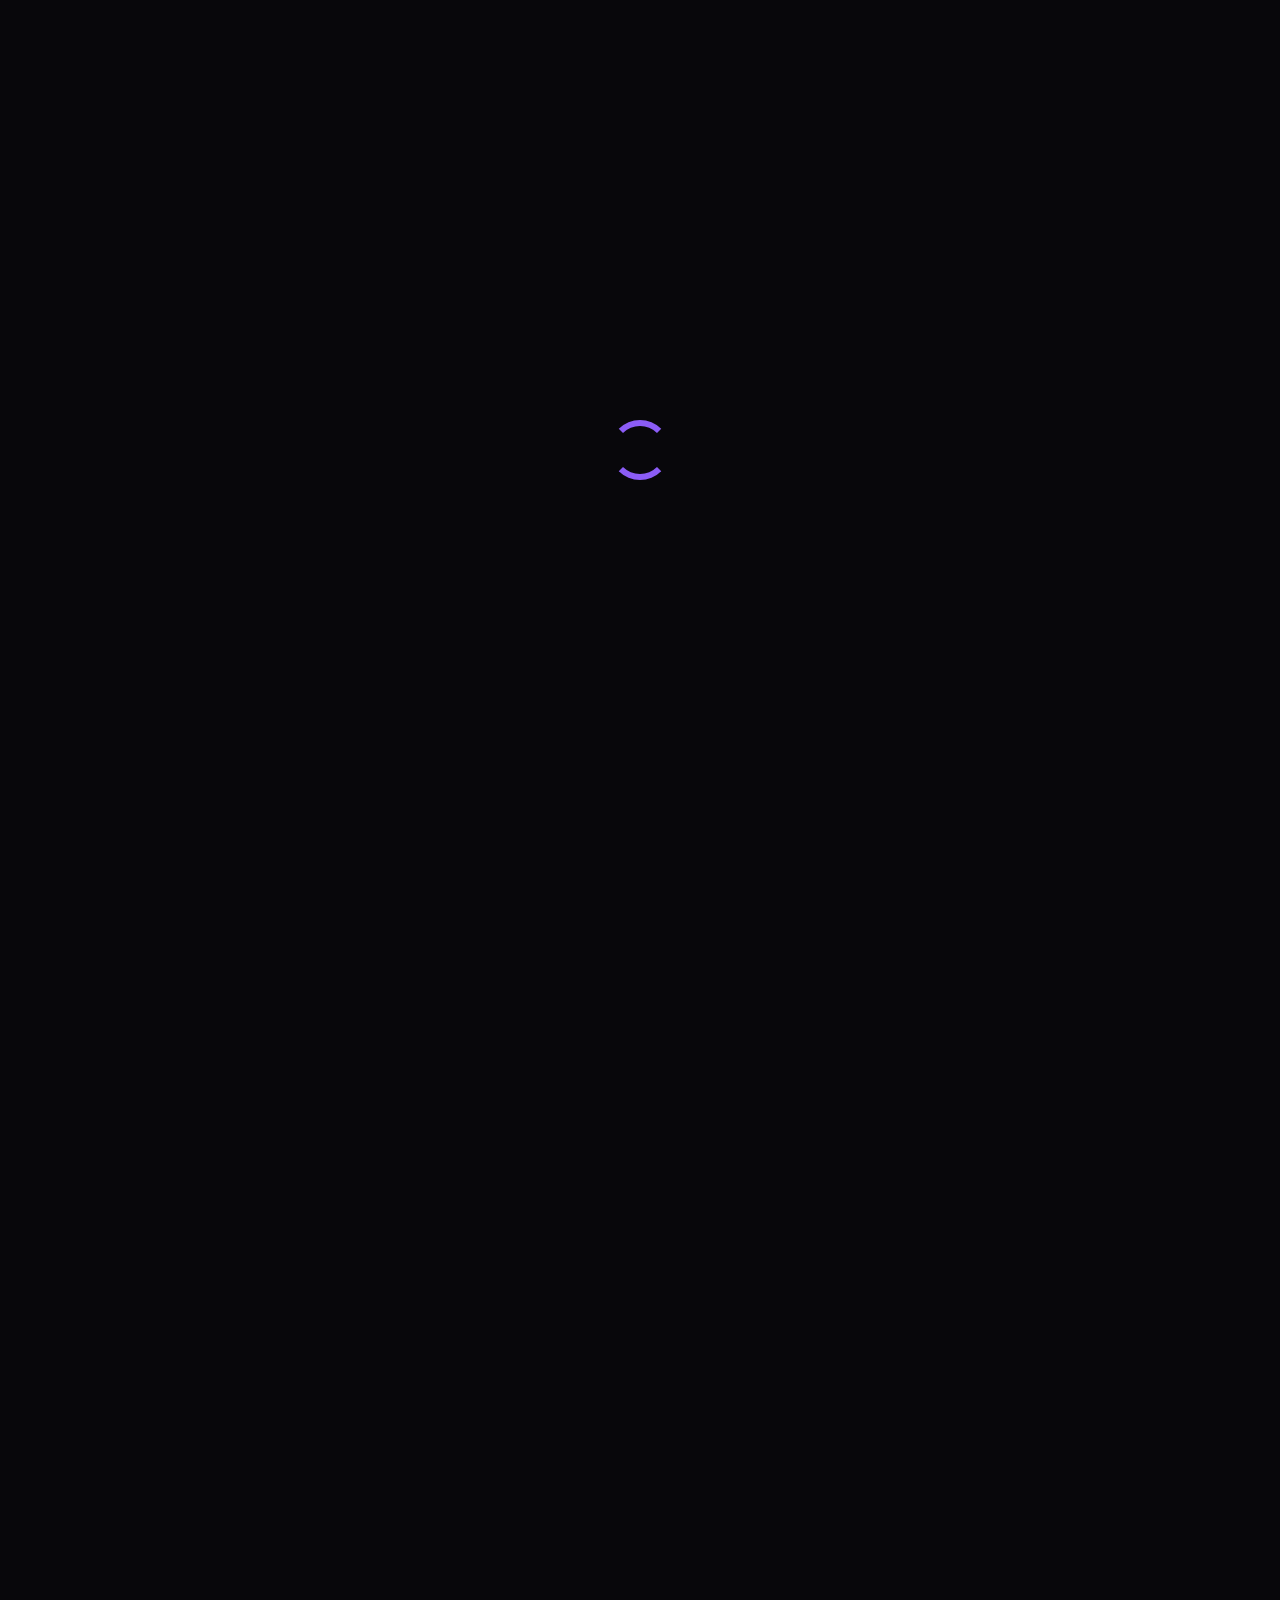
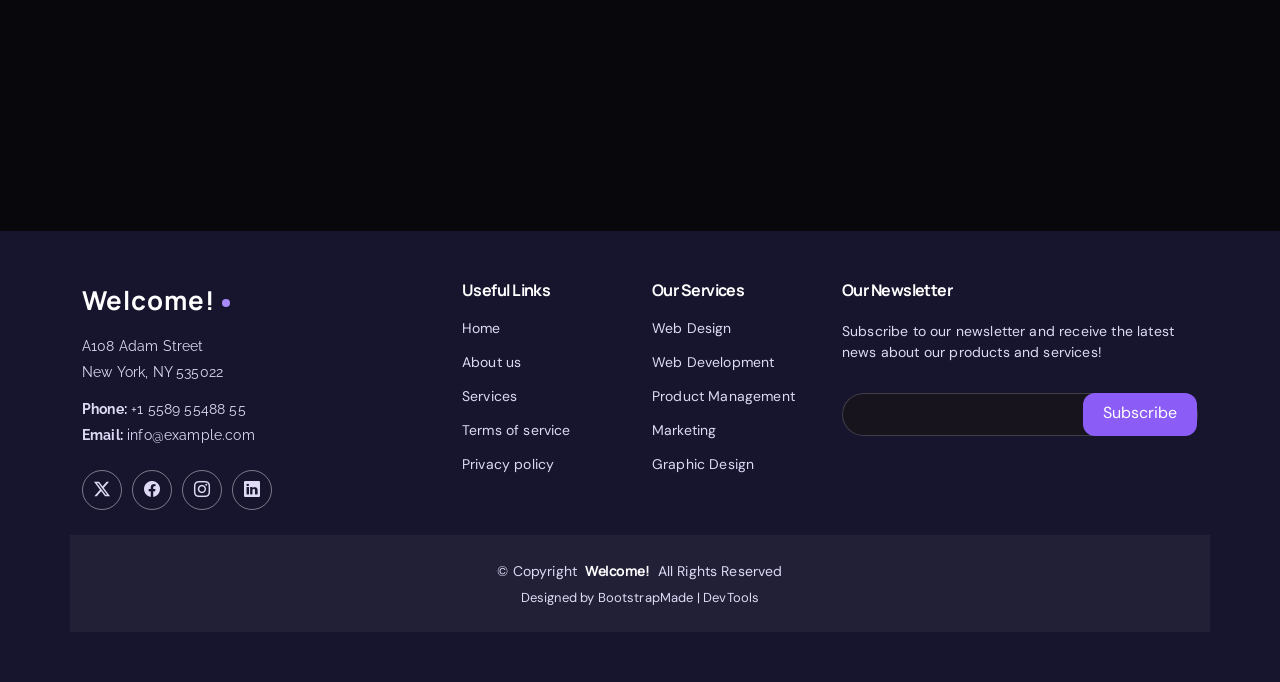
==== about.html @ f84648b9 "updating" ====
<!DOCTYPE html>
<html lang="en">

<head>
  <meta charset="utf-8">
  <meta content="width=device-width, initial-scale=1.0" name="viewport">
  <title>About | Welcome!</title>
  <meta name="description" content="Welcome! helps learners build practical skills through expert-led courses and community learning.">
  <meta name="keywords" content="">

  <!-- Favicons -->
  <link href="assets/img/favicon.png" rel="icon">
  <link href="assets/img/apple-touch-icon.png" rel="apple-touch-icon">

  <!-- Fonts -->
  <link href="https://fonts.googleapis.com" rel="preconnect">
  <link href="https://fonts.gstatic.com" rel="preconnect" crossorigin>
  <link href="https://fonts.googleapis.com/css2?family=Open+Sans:ital,wght@0,300;0,400;0,500;0,600;0,700;0,800;1,300;1,400;1,500;1,600;1,700;1,800&family=Poppins:ital,wght@0,100;0,200;0,300;0,400;0,500;0,600;0,700;0,800;0,900;1,100;1,200;1,300;1,400;1,500;1,600;1,700;1,800;1,900&family=Raleway:ital,wght@0,100;0,200;0,300;0,400;0,500;0,600;0,700;0,800;0,900;1,100;1,200;1,300;1,400;1,500;1,600;1,700;1,800;1,900&display=swap" rel="stylesheet">

  <!-- Vendor CSS Files -->
  <link href="assets/vendor/bootstrap/css/bootstrap.min.css" rel="stylesheet">
  <link href="assets/vendor/bootstrap-icons/bootstrap-icons.css" rel="stylesheet">
  <link href="assets/vendor/aos/aos.css" rel="stylesheet">
  <link href="assets/vendor/glightbox/css/glightbox.min.css" rel="stylesheet">
  <link href="assets/vendor/swiper/swiper-bundle.min.css" rel="stylesheet">

  <!-- Main CSS File -->
  <link href="assets/css/main.css" rel="stylesheet">
  <link href="assets/css/brightpath-theme.css" rel="stylesheet">

  <!-- =======================================================
  * Template Name: Landing Page
  * Template URL: https://bootstrapmade.com/mentor-free-education-bootstrap-theme/
  * Updated: Jul 07 2025 with Bootstrap v5.3.7
  * Author: BootstrapMade.com
  * License: https://bootstrapmade.com/license/
  ======================================================== -->
</head>

<body class="about-page">

  <header id="header" class="header d-flex align-items-center sticky-top">
    <div class="container-fluid container-xl position-relative d-flex align-items-center">

      <a href="index.html" class="logo d-flex align-items-center me-auto">
        <!-- Uncomment the line below if you also wish to use an image logo -->
        <!-- <img src="assets/img/logo.webp" alt=""> -->
        <h1 class="sitename">Welcome!</h1>
      </a>

      <nav id="navmenu" class="navmenu">
        <ul>
          <li><a href="index.html">Home<br></a></li>
          <li><a href="about.html" class="active">About</a></li>
          <li><a href="courses.html">Courses</a></li>
          <li><a href="trainers.html">Trainers</a></li>
          <li><a href="events.html">Events</a></li>
          <li><a href="pricing.html">Pricing</a></li>
          <li class="dropdown"><a href="#"><span>Explore</span> <i class="bi bi-chevron-down toggle-dropdown"></i></a>
            <ul>
              <li><a href="#">Dropdown 1</a></li>
              <li class="dropdown"><a href="#"><span>Deep Dropdown</span> <i class="bi bi-chevron-down toggle-dropdown"></i></a>
                <ul>
                  <li><a href="#">Deep Dropdown 1</a></li>
                  <li><a href="#">Deep Dropdown 2</a></li>
                  <li><a href="#">Deep Dropdown 3</a></li>
                  <li><a href="#">Deep Dropdown 4</a></li>
                  <li><a href="#">Deep Dropdown 5</a></li>
                </ul>
              </li>
              <li><a href="#">Dropdown 2</a></li>
              <li><a href="#">Dropdown 3</a></li>
              <li><a href="#">Dropdown 4</a></li>
            </ul>
          </li>
          <li><a href="contact.html">Contact</a></li>
        </ul>
        <i class="mobile-nav-toggle d-xl-none bi bi-list"></i>
      </nav>

      <a class="btn-getstarted" href="courses.html">Enroll Now</a>

    </div>
  </header>

  <main class="main">

    <!-- Page Title -->
    <div class="page-title" data-aos="fade">
      <div class="heading">
        <div class="container">
          <div class="row d-flex justify-content-center text-center">
            <div class="col-lg-8">
              <h1>About Us<br></h1>
              <p class="mb-0">Odio et unde deleniti. Deserunt numquam exercitationem. Officiis quo odio sint voluptas consequatur ut a odio voluptatem. Sit dolorum debitis veritatis natus dolores. Quasi ratione sint. Sit quaerat ipsum dolorem.</p>
            </div>
          </div>
        </div>
      </div>
      <nav class="breadcrumbs">
        <div class="container">
          <ol>
            <li><a href="index.html">Home</a></li>
            <li class="current">About Us<br></li>
          </ol>
        </div>
      </nav>
    </div><!-- End Page Title -->

    <!-- About Us Section -->
    <section id="about-us" class="section about-us">

      <div class="container">

        <div class="row gy-4">

          <div class="col-lg-6 order-1 order-lg-2" data-aos="fade-up" data-aos-delay="100">
            <img src="assets/img/about.jpg" class="img-fluid" alt="">
          </div>

          <div class="col-lg-6 order-2 order-lg-1 content" data-aos="fade-up" data-aos-delay="200">
            <h3>Learning that moves you forward</h3>
            <p class="fst-italic">
              Lorem ipsum dolor sit amet, consectetur adipiscing elit, sed do eiusmod tempor incididunt ut labore et dolore
              magna aliqua.
            </p>
            <ul>
              <li><i class="bi bi-check-circle"></i> <span>Ullamco laboris nisi ut aliquip ex ea commodo consequat.</span></li>
              <li><i class="bi bi-check-circle"></i> <span>Duis aute irure dolor in reprehenderit in voluptate velit.</span></li>
              <li><i class="bi bi-check-circle"></i> <span>Ullamco laboris nisi ut aliquip ex ea commodo consequat. Duis aute irure dolor in reprehenderit in voluptate trideta storacalaperda mastiro dolore eu fugiat nulla pariatur.</span></li>
            </ul>
          </div>

        </div>

      </div>

    </section><!-- /About Us Section -->

    <!-- Counts Section -->
    <section id="counts" class="section counts light-background">

      <div class="container" data-aos="fade-up" data-aos-delay="100">

        <div class="row gy-4">

          <div class="col-lg-4 col-md-6">
            <div class="stats-item text-center w-100 h-100">
              <span data-purecounter-start="0" data-purecounter-end="32" data-purecounter-duration="1" class="purecounter"></span>
              <p>Programs Offered</p>
            </div>
          </div><!-- End Stats Item -->

          <div class="col-lg-4 col-md-6">
            <div class="stats-item text-center w-100 h-100">
              <span data-purecounter-start="0" data-purecounter-end="1927" data-purecounter-duration="1" class="purecounter"></span>
              <p>Founded</p>
            </div>
          </div><!-- End Stats Item -->

          <div class="col-lg-4 col-md-6">
            <div class="stats-item text-center w-100 h-100">
              <span data-purecounter-start="0" data-purecounter-end="99" data-purecounter-duration="1" class="purecounter"></span>
              <p>Years of Excellence</p>
            </div>
          </div><!-- End Stats Item -->

        </div>

      </div>

    </section><!-- /Counts Section -->

    <!-- Testimonials Section -->
    <section id="testimonials" class="testimonials section">

      <!-- Section Title -->
      <div class="container section-title" data-aos="fade-up">
        <h2>Testimonials</h2>
        <p>What are they saying</p>
      </div><!-- End Section Title -->

      <div class="container" data-aos="fade-up" data-aos-delay="100">

        <div class="swiper init-swiper">
          <script type="application/json" class="swiper-config">
            {
              "loop": true,
              "speed": 600,
              "autoplay": {
                "delay": 5000
              },
              "slidesPerView": "auto",
              "pagination": {
                "el": ".swiper-pagination",
                "type": "bullets",
                "clickable": true
              },
              "breakpoints": {
                "320": {
                  "slidesPerView": 1,
                  "spaceBetween": 40
                },
                "1200": {
                  "slidesPerView": 2,
                  "spaceBetween": 20
                }
              }
            }
          </script>
          <div class="swiper-wrapper">

            <div class="swiper-slide">
              <div class="testimonial-wrap">
                <div class="testimonial-item">
                  <img src="assets/img/person/person-m-9.webp" class="testimonial-img" alt="">
                  <h3>Saul Goodman</h3>
                  <h4>Ceo &amp; Founder</h4>
                  <div class="stars">
                    <i class="bi bi-star-fill"></i><i class="bi bi-star-fill"></i><i class="bi bi-star-fill"></i><i class="bi bi-star-fill"></i><i class="bi bi-star-fill"></i>
                  </div>
                  <p>
                    <i class="bi bi-quote quote-icon-left"></i>
                    <span>Proin iaculis purus consequat sem cure digni ssim donec porttitora entum suscipit rhoncus. Accusantium quam, ultricies eget id, aliquam eget nibh et. Maecen aliquam, risus at semper.</span>
                    <i class="bi bi-quote quote-icon-right"></i>
                  </p>
                </div>
              </div>
            </div><!-- End testimonial item -->

            <div class="swiper-slide">
              <div class="testimonial-wrap">
                <div class="testimonial-item">
                  <img src="assets/img/person/person-f-5.webp" class="testimonial-img" alt="">
                  <h3>Sara Wilsson</h3>
                  <h4>Designer</h4>
                  <div class="stars">
                    <i class="bi bi-star-fill"></i><i class="bi bi-star-fill"></i><i class="bi bi-star-fill"></i><i class="bi bi-star-fill"></i><i class="bi bi-star-fill"></i>
                  </div>
                  <p>
                    <i class="bi bi-quote quote-icon-left"></i>
                    <span>Export tempor illum tamen malis malis eram quae irure esse labore quem cillum quid cillum eram malis quorum velit fore eram velit sunt aliqua noster fugiat irure amet legam anim culpa.</span>
                    <i class="bi bi-quote quote-icon-right"></i>
                  </p>
                </div>
              </div>
            </div><!-- End testimonial item -->

            <div class="swiper-slide">
              <div class="testimonial-wrap">
                <div class="testimonial-item">
                  <img src="assets/img/person/person-f-12.webp" class="testimonial-img" alt="">
                  <h3>Jena Karlis</h3>
                  <h4>Store Owner</h4>
                  <div class="stars">
                    <i class="bi bi-star-fill"></i><i class="bi bi-star-fill"></i><i class="bi bi-star-fill"></i><i class="bi bi-star-fill"></i><i class="bi bi-star-fill"></i>
                  </div>
                  <p>
                    <i class="bi bi-quote quote-icon-left"></i>
                    <span>Enim nisi quem export duis labore cillum quae magna enim sint quorum nulla quem veniam duis minim tempor labore quem eram duis noster aute amet eram fore quis sint minim.</span>
                    <i class="bi bi-quote quote-icon-right"></i>
                  </p>
                </div>
              </div>
            </div><!-- End testimonial item -->

            <div class="swiper-slide">
              <div class="testimonial-wrap">
                <div class="testimonial-item">
                  <img src="assets/img/person/person-m-12.webp" class="testimonial-img" alt="">
                  <h3>Matt Brandon</h3>
                  <h4>Freelancer</h4>
                  <div class="stars">
                    <i class="bi bi-star-fill"></i><i class="bi bi-star-fill"></i><i class="bi bi-star-fill"></i><i class="bi bi-star-fill"></i><i class="bi bi-star-fill"></i>
                  </div>
                  <p>
                    <i class="bi bi-quote quote-icon-left"></i>
                    <span>Fugiat enim eram quae cillum dolore dolor amet nulla culpa multos export minim fugiat minim velit minim dolor enim duis veniam ipsum anim magna sunt elit fore quem dolore labore illum veniam.</span>
                    <i class="bi bi-quote quote-icon-right"></i>
                  </p>
                </div>
              </div>
            </div><!-- End testimonial item -->

            <div class="swiper-slide">
              <div class="testimonial-wrap">
                <div class="testimonial-item">
                  <img src="assets/img/person/person-m-13.webp" class="testimonial-img" alt="">
                  <h3>John Larson</h3>
                  <h4>Entrepreneur</h4>
                  <div class="stars">
                    <i class="bi bi-star-fill"></i><i class="bi bi-star-fill"></i><i class="bi bi-star-fill"></i><i class="bi bi-star-fill"></i><i class="bi bi-star-fill"></i>
                  </div>
                  <p>
                    <i class="bi bi-quote quote-icon-left"></i>
                    <span>Quis quorum aliqua sint quem legam fore sunt eram irure aliqua veniam tempor noster veniam enim culpa labore duis sunt culpa nulla illum cillum fugiat legam esse veniam culpa fore nisi cillum quid.</span>
                    <i class="bi bi-quote quote-icon-right"></i>
                  </p>
                </div>
              </div>
            </div><!-- End testimonial item -->

          </div>
          <div class="swiper-pagination"></div>
        </div>

      </div>

    </section><!-- /Testimonials Section -->

  </main>

  <footer id="footer" class="footer position-relative light-background">

    <div class="container footer-top">
      <div class="row gy-4">
        <div class="col-lg-4 col-md-6 footer-about">
          <a href="index.html" class="logo d-flex align-items-center">
            <span class="sitename">Welcome!</span>
          </a>
          <div class="footer-contact pt-3">
            <p>A108 Adam Street</p>
            <p>New York, NY 535022</p>
            <p class="mt-3"><strong>Phone:</strong> <span>+1 5589 55488 55</span></p>
            <p><strong>Email:</strong> <span>info@example.com</span></p>
          </div>
          <div class="social-links d-flex mt-4">
            <a href=""><i class="bi bi-twitter-x"></i></a>
            <a href=""><i class="bi bi-facebook"></i></a>
            <a href=""><i class="bi bi-instagram"></i></a>
            <a href=""><i class="bi bi-linkedin"></i></a>
          </div>
        </div>

        <div class="col-lg-2 col-md-3 footer-links">
          <h4>Useful Links</h4>
          <ul>
            <li><a href="#">Home</a></li>
            <li><a href="#">About us</a></li>
            <li><a href="#">Services</a></li>
            <li><a href="#">Terms of service</a></li>
            <li><a href="#">Privacy policy</a></li>
          </ul>
        </div>

        <div class="col-lg-2 col-md-3 footer-links">
          <h4>Our Services</h4>
          <ul>
            <li><a href="#">Web Design</a></li>
            <li><a href="#">Web Development</a></li>
            <li><a href="#">Product Management</a></li>
            <li><a href="#">Marketing</a></li>
            <li><a href="#">Graphic Design</a></li>
          </ul>
        </div>

        <div class="col-lg-4 col-md-12 footer-newsletter">
          <h4>Our Newsletter</h4>
          <p>Subscribe to our newsletter and receive the latest news about our products and services!</p>
          <form action="#" method="post" class="email-form">
            <div class="newsletter-form"><input type="email" name="email"><input type="submit" value="Subscribe"></div>
            <div class="loading">Loading</div>
            <div class="error-message"></div>
            <div class="sent-message">Your subscription request has been sent. Thank you!</div>
          </form>
        </div>

      </div>
    </div>

    <div class="container copyright text-center mt-4">
      <p>© <span>Copyright</span> <strong class="px-1 sitename">Welcome!</strong> <span>All Rights Reserved</span></p>
      <div class="credits">
        <!-- All the links in the footer should remain intact. -->
        <!-- You can delete the links only if you've purchased the pro version. -->
        <!-- Licensing information: https://bootstrapmade.com/license/ -->
        Designed by <a href="https://bootstrapmade.com/">BootstrapMade</a> | <a href="https://bootstrapmade.com/tools/">DevTools</a>
      </div>
    </div>

  </footer>

  <!-- Scroll Top -->
  <a href="#" id="scroll-top" class="scroll-top d-flex align-items-center justify-content-center"><i class="bi bi-arrow-up-short"></i></a>

  <!-- Preloader -->
  <div id="preloader"></div>

  <!-- Vendor JS Files -->
  <script src="assets/vendor/bootstrap/js/bootstrap.bundle.min.js"></script>
  <script src="assets/vendor/aos/aos.js"></script>
  <script src="assets/vendor/glightbox/js/glightbox.min.js"></script>
  <script src="assets/vendor/purecounter/purecounter_vanilla.js"></script>
  <script src="assets/vendor/swiper/swiper-bundle.min.js"></script>

  <!-- Main JS File -->
  <script src="assets/js/main.js"></script>

</body>

</html>
---- assets/css/main.css ----
/**
* Template Name: Mentor
* Template URL: https://bootstrapmade.com/mentor-free-education-bootstrap-theme/
* Updated: Jul 07 2025 with Bootstrap v5.3.7
* Author: BootstrapMade.com
* License: https://bootstrapmade.com/license/
*/

/*--------------------------------------------------------------
# Font & Color Variables
# Help: https://bootstrapmade.com/color-system/
--------------------------------------------------------------*/
/* Fonts */
:root {
  --default-font: "Open Sans",  system-ui, -apple-system, "Segoe UI", Roboto, "Helvetica Neue", Arial, "Noto Sans", "Liberation Sans", sans-serif, "Apple Color Emoji", "Segoe UI Emoji", "Segoe UI Symbol", "Noto Color Emoji";
  --heading-font: "Raleway",  sans-serif;
  --nav-font: "Poppins",  sans-serif;
}

/* Global Colors - The following color variables are used throughout the website. Updating them here will change the color scheme of the entire website */
:root { 
  --background-color: #ffffff; /* Background color for the entire website, including individual sections */
  --default-color: #444444; /* Default color used for the majority of the text content across the entire website */
  --heading-color: #37423b; /* Color for headings, subheadings and title throughout the website */
  --accent-color: #5fcf80; /* Accent color that represents your brand on the website. It's used for buttons, links, and other elements that need to stand out */
  --surface-color: #ffffff; /* The surface color is used as a background of boxed elements within sections, such as cards, icon boxes, or other elements that require a visual separation from the global background. */
  --contrast-color: #ffffff; /* Contrast color for text, ensuring readability against backgrounds of accent, heading, or default colors. */
}

/* Nav Menu Colors - The following color variables are used specifically for the navigation menu. They are separate from the global colors to allow for more customization options */
:root {
  --nav-color: #272828;  /* The default color of the main navmenu links */
  --nav-hover-color: #5fcf80; /* Applied to main navmenu links when they are hovered over or active */
  --nav-mobile-background-color: #ffffff; /* Used as the background color for mobile navigation menu */
  --nav-dropdown-background-color: #ffffff; /* Used as the background color for dropdown items that appear when hovering over primary navigation items */
  --nav-dropdown-color: #272828; /* Used for navigation links of the dropdown items in the navigation menu. */
  --nav-dropdown-hover-color: #5fcf80; /* Similar to --nav-hover-color, this color is applied to dropdown navigation links when they are hovered over. */
}

/* Color Presets - These classes override global colors when applied to any section or element, providing reuse of the sam color scheme. */

.light-background {
  --background-color: #f9f9f9;
  --surface-color: #ffffff;
}

.dark-background {
  --background-color: #060606;
  --default-color: #ffffff;
  --heading-color: #ffffff;
  --surface-color: #252525;
  --contrast-color: #ffffff;
}

/* Smooth scroll */
:root {
  scroll-behavior: smooth;
}

/*--------------------------------------------------------------
# General Styling & Shared Classes
--------------------------------------------------------------*/
body {
  color: var(--default-color);
  background-color: var(--background-color);
  font-family: var(--default-font);
}

a {
  color: var(--accent-color);
  text-decoration: none;
  transition: 0.3s;
}

a:hover {
  color: color-mix(in srgb, var(--accent-color), transparent 25%);
  text-decoration: none;
}

h1,
h2,
h3,
h4,
h5,
h6 {
  color: var(--heading-color);
  font-family: var(--heading-font);
}

/* Email Form Messages
------------------------------*/
.email-form .error-message {
  display: none;
  background: #df1529;
  color: #ffffff;
  text-align: left;
  padding: 15px;
  margin-bottom: 24px;
  font-weight: 600;
}

.email-form .sent-message {
  display: none;
  color: #ffffff;
  background: #059652;
  text-align: center;
  padding: 15px;
  margin-bottom: 24px;
  font-weight: 600;
}

.email-form .loading {
  display: none;
  background: var(--surface-color);
  text-align: center;
  padding: 15px;
  margin-bottom: 24px;
}

.email-form .loading:before {
  content: "";
  display: inline-block;
  border-radius: 50%;
  width: 24px;
  height: 24px;
  margin: 0 10px -6px 0;
  border: 3px solid var(--accent-color);
  border-top-color: var(--surface-color);
  animation: email-form-loading 1s linear infinite;
}

@keyframes email-form-loading {
  0% {
    transform: rotate(0deg);
  }

  100% {
    transform: rotate(360deg);
  }
}

/* Pulsating Play Button
------------------------------*/
.pulsating-play-btn {
  width: 94px;
  height: 94px;
  background: radial-gradient(var(--accent-color) 50%, color-mix(in srgb, var(--accent-color), transparent 75%) 52%);
  border-radius: 50%;
  display: block;
  position: relative;
  overflow: hidden;
}

.pulsating-play-btn:before {
  content: "";
  position: absolute;
  width: 120px;
  height: 120px;
  animation-delay: 0s;
  animation: pulsate-play-btn 2s;
  animation-direction: forwards;
  animation-iteration-count: infinite;
  animation-timing-function: steps;
  opacity: 1;
  border-radius: 50%;
  border: 5px solid color-mix(in srgb, var(--accent-color), transparent 30%);
  top: -15%;
  left: -15%;
  background: rgba(198, 16, 0, 0);
}

.pulsating-play-btn:after {
  content: "";
  position: absolute;
  left: 50%;
  top: 50%;
  transform: translateX(-40%) translateY(-50%);
  width: 0;
  height: 0;
  border-top: 10px solid transparent;
  border-bottom: 10px solid transparent;
  border-left: 15px solid #fff;
  z-index: 100;
  transition: all 400ms cubic-bezier(0.55, 0.055, 0.675, 0.19);
}

.pulsating-play-btn:hover:before {
  content: "";
  position: absolute;
  left: 50%;
  top: 50%;
  transform: translateX(-40%) translateY(-50%);
  width: 0;
  height: 0;
  border: none;
  border-top: 10px solid transparent;
  border-bottom: 10px solid transparent;
  border-left: 15px solid #fff;
  z-index: 200;
  animation: none;
  border-radius: 0;
}

.pulsating-play-btn:hover:after {
  border-left: 15px solid var(--accent-color);
  transform: scale(20);
}

@keyframes pulsate-play-btn {
  0% {
    transform: scale(0.6, 0.6);
    opacity: 1;
  }

  100% {
    transform: scale(1, 1);
    opacity: 0;
  }
}

/*--------------------------------------------------------------
# Global Header
--------------------------------------------------------------*/
.header {
  color: var(--default-color);
  background-color: var(--background-color);
  padding: 15px 0;
  transition: all 0.5s;
  z-index: 997;
}

.header .logo {
  line-height: 1;
}

.header .logo img {
  max-height: 36px;
  margin-right: 8px;
}

.header .logo h1 {
  font-weight: 700;
  font-size: 30px;
  margin: 0;
  letter-spacing: 1px;
  text-transform: uppercase;
  color: var(--accent-color);
}

.header .btn-getstarted,
.header .btn-getstarted:focus {
  color: var(--contrast-color);
  background: var(--accent-color);
  font-size: 14px;
  padding: 8px 25px;
  margin: 0 0 0 30px;
  border-radius: 50px;
  transition: 0.3s;
}

.header .btn-getstarted:hover,
.header .btn-getstarted:focus:hover {
  color: var(--contrast-color);
  background: color-mix(in srgb, var(--accent-color), transparent 15%);
}

@media (max-width: 1200px) {
  .header .logo {
    order: 1;
  }

  .header .btn-getstarted {
    order: 2;
    margin: 0 15px 0 0;
    padding: 6px 15px;
  }

  .header .navmenu {
    order: 3;
  }
}

.scrolled .header {
  box-shadow: 0px 0 18px rgba(0, 0, 0, 0.1);
}

/*--------------------------------------------------------------
# Navigation Menu
--------------------------------------------------------------*/
/* Navmenu - Desktop */
@media (min-width: 1200px) {
  .navmenu {
    padding: 0;
  }

  .navmenu ul {
    margin: 0;
    padding: 0;
    display: flex;
    list-style: none;
    align-items: center;
  }

  .navmenu li {
    position: relative;
  }

  .navmenu a,
  .navmenu a:focus {
    color: var(--nav-color);
    padding: 18px 15px;
    font-size: 16px;
    font-family: var(--nav-font);
    font-weight: 400;
    display: flex;
    align-items: center;
    justify-content: space-between;
    white-space: nowrap;
    transition: 0.3s;
  }

  .navmenu a i,
  .navmenu a:focus i {
    font-size: 12px;
    line-height: 0;
    margin-left: 5px;
    transition: 0.3s;
  }

  .navmenu li:last-child a {
    padding-right: 0;
  }

  .navmenu li:hover>a,
  .navmenu .active,
  .navmenu .active:focus {
    color: var(--nav-hover-color);
  }

  .navmenu .dropdown ul {
    margin: 0;
    padding: 10px 0;
    background: var(--nav-dropdown-background-color);
    display: block;
    position: absolute;
    visibility: hidden;
    left: 14px;
    top: 130%;
    opacity: 0;
    transition: 0.3s;
    border-radius: 4px;
    z-index: 99;
    box-shadow: 0px 0px 30px rgba(0, 0, 0, 0.1);
  }

  .navmenu .dropdown ul li {
    min-width: 200px;
  }

  .navmenu .dropdown ul a {
    padding: 10px 20px;
    font-size: 15px;
    text-transform: none;
    color: var(--nav-dropdown-color);
  }

  .navmenu .dropdown ul a i {
    font-size: 12px;
  }

  .navmenu .dropdown ul a:hover,
  .navmenu .dropdown ul .active:hover,
  .navmenu .dropdown ul li:hover>a {
    color: var(--nav-dropdown-hover-color);
  }

  .navmenu .dropdown:hover>ul {
    opacity: 1;
    top: 100%;
    visibility: visible;
  }

  .navmenu .dropdown .dropdown ul {
    top: 0;
    left: -90%;
    visibility: hidden;
  }

  .navmenu .dropdown .dropdown:hover>ul {
    opacity: 1;
    top: 0;
    left: -100%;
    visibility: visible;
  }
}

/* Navmenu - Mobile */
@media (max-width: 1199px) {
  .mobile-nav-toggle {
    color: var(--nav-color);
    font-size: 28px;
    line-height: 0;
    margin-right: 10px;
    cursor: pointer;
    transition: color 0.3s;
  }

  .navmenu {
    padding: 0;
    z-index: 9997;
  }

  .navmenu ul {
    display: none;
    list-style: none;
    position: absolute;
    inset: 60px 20px 20px 20px;
    padding: 10px 0;
    margin: 0;
    border-radius: 6px;
    background-color: var(--nav-mobile-background-color);
    border: 1px solid color-mix(in srgb, var(--default-color), transparent 90%);
    box-shadow: none;
    overflow-y: auto;
    transition: 0.3s;
    z-index: 9998;
  }

  .navmenu a,
  .navmenu a:focus {
    color: var(--nav-dropdown-color);
    padding: 10px 20px;
    font-family: var(--nav-font);
    font-size: 17px;
    font-weight: 500;
    display: flex;
    align-items: center;
    justify-content: space-between;
    white-space: nowrap;
    transition: 0.3s;
  }

  .navmenu a i,
  .navmenu a:focus i {
    font-size: 12px;
    line-height: 0;
    margin-left: 5px;
    width: 30px;
    height: 30px;
    display: flex;
    align-items: center;
    justify-content: center;
    border-radius: 50%;
    transition: 0.3s;
    background-color: color-mix(in srgb, var(--accent-color), transparent 90%);
  }

  .navmenu a i:hover,
  .navmenu a:focus i:hover {
    background-color: var(--accent-color);
    color: var(--contrast-color);
  }

  .navmenu a:hover,
  .navmenu .active,
  .navmenu .active:focus {
    color: var(--nav-dropdown-hover-color);
  }

  .navmenu .active i,
  .navmenu .active:focus i {
    background-color: var(--accent-color);
    color: var(--contrast-color);
    transform: rotate(180deg);
  }

  .navmenu .dropdown ul {
    position: static;
    display: none;
    z-index: 99;
    padding: 10px 0;
    margin: 10px 20px;
    background-color: var(--nav-dropdown-background-color);
    transition: all 0.5s ease-in-out;
  }

  .navmenu .dropdown ul ul {
    background-color: rgba(33, 37, 41, 0.1);
  }

  .navmenu .dropdown>.dropdown-active {
    display: block;
    background-color: rgba(33, 37, 41, 0.03);
  }

  .mobile-nav-active {
    overflow: hidden;
  }

  .mobile-nav-active .mobile-nav-toggle {
    color: #fff;
    position: absolute;
    font-size: 32px;
    top: 15px;
    right: 15px;
    margin-right: 0;
    z-index: 9999;
  }

  .mobile-nav-active .navmenu {
    position: fixed;
    overflow: hidden;
    inset: 0;
    background: rgba(33, 37, 41, 0.8);
    transition: 0.3s;
  }

  .mobile-nav-active .navmenu>ul {
    display: block;
  }
}

/*--------------------------------------------------------------
# Global Footer
--------------------------------------------------------------*/
.footer {
  color: var(--default-color);
  background-color: var(--background-color);
  font-size: 14px;
  padding-bottom: 50px;
  position: relative;
}

.footer .footer-top {
  padding-top: 50px;
}

.footer .footer-about .logo {
  margin-bottom: 0;
}

.footer .footer-about .logo img {
  max-height: 40px;
  margin-right: 6px;
}

.footer .footer-about .logo span {
  font-size: 26px;
  font-weight: 700;
  letter-spacing: 1px;
  font-family: var(--heading-font);
  color: var(--heading-color);
}

.footer .footer-about p {
  font-size: 14px;
  font-family: var(--heading-font);
}

.footer .social-links a {
  display: flex;
  align-items: center;
  justify-content: center;
  width: 40px;
  height: 40px;
  border-radius: 50%;
  border: 1px solid color-mix(in srgb, var(--default-color), transparent 50%);
  font-size: 16px;
  color: color-mix(in srgb, var(--default-color), transparent 30%);
  margin-right: 10px;
  transition: 0.3s;
}

.footer .social-links a:hover {
  color: var(--accent-color);
  border-color: var(--accent-color);
}

.footer h4 {
  font-size: 16px;
  font-weight: bold;
  position: relative;
  padding-bottom: 12px;
}

.footer .footer-links {
  margin-bottom: 30px;
}

.footer .footer-links ul {
  list-style: none;
  padding: 0;
  margin: 0;
}

.footer .footer-links ul i {
  padding-right: 2px;
  font-size: 12px;
  line-height: 0;
}

.footer .footer-links ul li {
  padding: 10px 0;
  display: flex;
  align-items: center;
}

.footer .footer-links ul li:first-child {
  padding-top: 0;
}

.footer .footer-links ul a {
  color: color-mix(in srgb, var(--default-color), transparent 30%);
  display: inline-block;
  line-height: 1;
}

.footer .footer-links ul a:hover {
  color: var(--accent-color);
}

.footer .footer-contact p {
  margin-bottom: 5px;
}

.footer .footer-newsletter .newsletter-form {
  margin-top: 30px;
  margin-bottom: 15px;
  padding: 6px 8px;
  position: relative;
  border-radius: 50px;
  border: 1px solid color-mix(in srgb, var(--default-color), transparent 80%);
  display: flex;
  background-color: var(--surface-color);
  transition: 0.3s;
}

.footer .footer-newsletter .newsletter-form:focus-within {
  border-color: var(--accent-color);
}

.footer .footer-newsletter .newsletter-form input[type=email] {
  border: 0;
  padding: 4px 8px;
  width: 100%;
  background-color: var(--surface-color);
  color: var(--default-color);
}

.footer .footer-newsletter .newsletter-form input[type=email]:focus-visible {
  outline: none;
}

.footer .footer-newsletter .newsletter-form input[type=submit] {
  border: 0;
  font-size: 16px;
  padding: 0 20px 2px 20px;
  margin: -7px -8px -7px 0;
  background: var(--accent-color);
  color: var(--contrast-color);
  transition: 0.3s;
  border-radius: 50px;
}

.footer .footer-newsletter .newsletter-form input[type=submit]:hover {
  background: color-mix(in srgb, var(--accent-color), transparent 20%);
}

.footer .copyright {
  padding-top: 25px;
  padding-bottom: 25px;
  background-color: color-mix(in srgb, var(--default-color), transparent 95%);
}

.footer .copyright p {
  margin-bottom: 0;
}

.footer .credits {
  margin-top: 6px;
  font-size: 13px;
}

/*--------------------------------------------------------------
# Preloader
--------------------------------------------------------------*/
#preloader {
  position: fixed;
  inset: 0;
  z-index: 999999;
  overflow: hidden;
  background: var(--background-color);
  transition: all 0.6s ease-out;
}

#preloader:before {
  content: "";
  position: fixed;
  top: calc(50% - 30px);
  left: calc(50% - 30px);
  border: 6px solid #ffffff;
  border-color: var(--accent-color) transparent var(--accent-color) transparent;
  border-radius: 50%;
  width: 60px;
  height: 60px;
  animation: animate-preloader 1.5s linear infinite;
}

@keyframes animate-preloader {
  0% {
    transform: rotate(0deg);
  }

  100% {
    transform: rotate(360deg);
  }
}

/*--------------------------------------------------------------
# Scroll Top Button
--------------------------------------------------------------*/
.scroll-top {
  position: fixed;
  visibility: hidden;
  opacity: 0;
  right: 15px;
  bottom: -15px;
  z-index: 99999;
  background-color: var(--accent-color);
  width: 44px;
  height: 44px;
  border-radius: 50px;
  transition: all 0.4s;
}

.scroll-top i {
  font-size: 24px;
  color: var(--contrast-color);
  line-height: 0;
}

.scroll-top:hover {
  background-color: color-mix(in srgb, var(--accent-color), transparent 20%);
  color: var(--contrast-color);
}

.scroll-top.active {
  visibility: visible;
  opacity: 1;
  bottom: 15px;
}

/*--------------------------------------------------------------
# Disable aos animation delay on mobile devices
--------------------------------------------------------------*/
@media screen and (max-width: 768px) {
  [data-aos-delay] {
    transition-delay: 0 !important;
  }
}

/*--------------------------------------------------------------
# Global Page Titles & Breadcrumbs
--------------------------------------------------------------*/
.page-title {
  --default-color: var(--contrast-color);
  --background-color: var(--accent-color);
  --heading-color: var(--contrast-color);
  color: var(--default-color);
  background-color: var(--background-color);
  position: relative;
}

.page-title .heading {
  padding: 80px 0;
  border-top: 1px solid color-mix(in srgb, var(--default-color), transparent 90%);
}

.page-title .heading h1 {
  font-size: 38px;
  font-weight: 700;
}

.page-title nav {
  background-color: color-mix(in srgb, var(--accent-color) 90%, black 5%);
  padding: 20px 0;
}

.page-title nav a {
  color: var(--default-color);
}

.page-title nav ol {
  display: flex;
  flex-wrap: wrap;
  list-style: none;
  margin: 0;
  font-size: 16px;
  font-weight: 600;
}

.page-title nav ol li+li {
  padding-left: 10px;
}

.page-title nav ol li+li::before {
  content: "/";
  display: inline-block;
  padding-right: 10px;
  color: color-mix(in srgb, var(--default-color), transparent 70%);
}

/*--------------------------------------------------------------
# Global Sections
--------------------------------------------------------------*/
section,
.section {
  color: var(--default-color);
  background-color: var(--background-color);
  padding: 60px 0;
  scroll-margin-top: 900px;
  overflow: clip;
}

@media (max-width: 1199px) {

  section,
  .section {
    scroll-margin-top: 66px;
  }
}

/*--------------------------------------------------------------
# Global Section Titles
--------------------------------------------------------------*/
.section-title {
  padding-bottom: 60px;
  position: relative;
}

.section-title h2 {
  font-size: 14px;
  font-weight: 500;
  padding: 0;
  line-height: 1px;
  margin: 0;
  letter-spacing: 1.5px;
  text-transform: uppercase;
  color: color-mix(in srgb, var(--default-color), transparent 50%);
  position: relative;
}

.section-title h2::after {
  content: "";
  width: 120px;
  height: 1px;
  display: inline-block;
  background: var(--accent-color);
  margin: 4px 10px;
}

.section-title p {
  color: var(--heading-color);
  margin: 0;
  font-size: 36px;
  font-weight: 700;
  font-family: var(--nav-font);
  text-transform: uppercase;
}

/*--------------------------------------------------------------
# Hero Section
--------------------------------------------------------------*/
.hero {
  width: 100%;
  min-height: 80vh;
  position: relative;
  padding: 80px 0;
  display: flex;
  align-items: center;
  justify-content: center;
  color: var(--default-color);
}

.hero img {
  position: absolute;
  inset: 0;
  display: block;
  width: 100%;
  height: 100%;
  object-fit: cover;
  z-index: 1;
}

.hero:before {
  content: "";
  background: color-mix(in srgb, var(--background-color), transparent 60%);
  position: absolute;
  inset: 0;
  z-index: 2;
}

.hero .container {
  position: relative;
  z-index: 3;
}

.hero h2 {
  margin: 0;
  font-size: 48px;
  font-weight: 700;
}

.hero p {
  color: color-mix(in srgb, var(--default-color), transparent 20%);
  margin: 10px 0 0 0;
  font-size: 24px;
}

.hero .btn-get-started {
  font-weight: 500;
  font-size: 15px;
  letter-spacing: 1px;
  display: inline-block;
  padding: 8px 35px 10px 35px;
  border-radius: 50px;
  transition: 0.4s;
  margin-top: 30px;
  border: 2px solid var(--default-color);
  color: var(--default-color);
}

.hero .btn-get-started:hover {
  background: var(--accent-color);
  border: 2px solid var(--accent-color);
}

@media (max-width: 768px) {
  .hero h2 {
    font-size: 32px;
  }

  .hero p {
    font-size: 18px;
  }
}

/*--------------------------------------------------------------
# About Section
--------------------------------------------------------------*/
.about .content h3 {
  font-size: 2rem;
  font-weight: 700;
}

.about .content ul {
  list-style: none;
  padding: 0;
}

.about .content ul li {
  padding-bottom: 10px;
}

.about .content ul i {
  font-size: 1.25rem;
  margin-right: 4px;
  color: var(--accent-color);
}

.about .content p:last-child {
  margin-bottom: 0;
}

.about .content .read-more {
  background: var(--accent-color);
  color: var(--contrast-color);
  font-family: var(--heading-font);
  font-weight: 500;
  font-size: 15px;
  letter-spacing: 1px;
  padding: 10px 24px 12px 24px;
  border-radius: 50px;
  transition: 0.3s;
  display: inline-flex;
  align-items: center;
  justify-content: center;
}

.about .content .read-more i {
  font-size: 18px;
  margin-left: 5px;
  line-height: 0;
  transition: 0.3s;
}

.about .content .read-more:hover {
  background: color-mix(in srgb, var(--accent-color), transparent 20%);
  padding-right: 19px;
}

.about .content .read-more:hover i {
  margin-left: 10px;
}

/*--------------------------------------------------------------
# Counts Section
--------------------------------------------------------------*/
.counts {
  padding: 25px 0;
}

.counts .stats-item {
  padding: 30px;
  width: 100%;
}

.counts .stats-item span {
  font-size: 48px;
  display: block;
  color: var(--accent-color);
  font-weight: 700;
}

.counts .stats-item p {
  color: color-mix(in srgb, var(--default-color), transparent 40%);
  padding: 0;
  margin: 0;
  font-family: var(--heading-font);
  font-size: 15px;
  font-weight: 600;
}

/*--------------------------------------------------------------
# Why Us Section
--------------------------------------------------------------*/
.why-us .why-box {
  color: var(--contrast-color);
  background: var(--accent-color);
  padding: 30px;
}

.why-us .why-box h3 {
  color: var(--contrast-color);
  font-weight: 700;
  font-size: 34px;
  margin-bottom: 30px;
}

.why-us .why-box p {
  margin-bottom: 30px;
}

.why-us .why-box .more-btn {
  display: inline-block;
  background: color-mix(in srgb, var(--contrast-color), transparent 85%);
  padding: 8px 40px 10px 40px;
  color: var(--contrast-color);
  transition: all ease-in-out 0.4s;
  border-radius: 50px;
}

.why-us .why-box .more-btn i {
  font-size: 14px;
}

.why-us .why-box .more-btn:hover {
  color: var(--accent-color);
  background: var(--surface-color);
}

.why-us .icon-box {
  background-color: var(--surface-color);
  text-align: center;
  padding: 40px 30px;
  width: 100%;
  height: 100%;
  border: 1px solid color-mix(in srgb, var(--default-color), transparent 90%);
}

.why-us .icon-box i {
  color: var(--accent-color);
  font-size: 32px;
  margin-bottom: 30px;
  background: color-mix(in srgb, var(--accent-color), transparent 95%);
  border-radius: 50px;
  display: flex;
  align-items: center;
  justify-content: center;
  width: 72px;
  height: 72px;
  transition: 0.3s;
}

.why-us .icon-box h4 {
  font-size: 20px;
  font-weight: 700;
  margin: 0 0 30px 0;
}

.why-us .icon-box p {
  font-size: 15px;
  color: color-mix(in srgb, var(--default-color), transparent 30%);
}

.why-us .icon-box:hover i {
  color: var(--contrast-color);
  background: var(--accent-color);
}

/*--------------------------------------------------------------
# Features Section
--------------------------------------------------------------*/
.features {
  padding: 10px 0;
}

.features .features-item {
  background-color: var(--surface-color);
  display: flex;
  align-items: center;
  padding: 20px;
  transition: 0.3s;
  border: 1px solid color-mix(in srgb, var(--default-color), transparent 90%);
  position: relative;
}

.features .features-item i {
  font-size: 32px;
  padding-right: 10px;
  line-height: 0;
}

.features .features-item h3 {
  font-weight: 700;
  margin: 0;
  padding: 0;
  line-height: 1;
  font-size: 16px;
}

.features .features-item h3 a {
  color: var(--heading-color);
  transition: 0.3s;
}

.features .features-item:hover {
  border-color: var(--accent-color);
}

.features .features-item:hover h3 a {
  color: var(--accent-color);
}

/*--------------------------------------------------------------
# Courses Section
--------------------------------------------------------------*/
.courses .course-item {
  background-color: var(--surface-color);
  border: 1px solid color-mix(in srgb, var(--default-color), transparent 90%);
  border-radius: 5px;
}

.courses .course-content {
  padding: 15px;
}

.courses .course-content h3 {
  font-weight: 700;
  font-size: 20px;
}

.courses .course-content h3 a {
  color: var(--heading-color);
  transition: 0.3s;
}

.courses .course-content h3 a:hover {
  color: var(--accent-color);
}

.courses .course-content .category {
  background: var(--accent-color);
  color: var(--contrast-color);
  font-size: 14px;
  padding: 6px 14px;
  margin: 0;
  border-radius: 5px;
}

.courses .course-content .price {
  margin: 0;
  font-weight: 700;
  font-size: 18px;
  color: color-mix(in srgb, var(--default-color), transparent 20%);
}

.courses .course-content .description {
  font-size: 14px;
  color: color-mix(in srgb, var(--default-color), transparent 20%);
}

.courses .trainer {
  padding-top: 15px;
  border-top: 1px solid color-mix(in srgb, var(--default-color), transparent 90%);
}

.courses .trainer .trainer-profile img {
  max-width: 50px;
  border-radius: 50px;
}

.courses .trainer .trainer-profile .trainer-link {
  padding-left: 10px;
  font-weight: 600;
  font-size: 16px;
  color: color-mix(in srgb, var(--default-color), transparent 20%);
  transition: 0.3s;
}

.courses .trainer .trainer-profile .trainer-link:hover {
  color: var(--accent-color);
}

.courses .trainer .trainer-rank {
  font-size: 18px;
  color: color-mix(in srgb, var(--default-color), transparent 60%);
}

.courses .trainer .trainer-rank .user-icon {
  font-size: 22px;
}

/*--------------------------------------------------------------
# Trainers Index Section
--------------------------------------------------------------*/
.trainers-index .member {
  background-color: var(--surface-color);
  border: 1px solid color-mix(in srgb, var(--default-color), transparent 90%);
  text-align: center;
  margin-bottom: 20px;
}

.trainers-index .member img {
  margin: -1px -1px 30px -1px;
}

.trainers-index .member .member-img {
  position: relative;
  margin: -1px -1px 30px -1px;
}

.trainers-index .member .member-img img {
  display: block;
  width: 100%;
  margin: 0;
}

.trainers-index .member .member-img .social {
  position: absolute;
  inset: 0;
  background-color: rgba(0, 0, 0, 0.6);
  display: flex;
  justify-content: center;
  align-items: center;
  z-index: 2;
  visibility: hidden;
  opacity: 0;
  transition: 0.3s;
}

.trainers-index .member .member-img .social a {
  color: var(--contrast-color);
  font-size: 20px;
  transition: 0.3s;
}

.trainers-index .member .member-img .social a:hover {
  color: var(--accent-color);
}

.trainers-index .member:hover .member-img .social {
  visibility: visible;
  opacity: 1;
}

.trainers-index .member .member-content {
  padding: 0 20px 30px 20px;
}

.trainers-index .member h4 {
  font-weight: 700;
  margin-bottom: 2px;
  font-size: 18px;
}

.trainers-index .member span {
  font-style: italic;
  display: block;
  font-size: 13px;
  color: color-mix(in srgb, var(--default-color), transparent 20%);
}

.trainers-index .member p {
  padding-top: 10px;
  font-size: 14px;
  font-style: italic;
  color: color-mix(in srgb, var(--default-color), transparent 40%);
}

.trainers-index .member .social {
  margin-top: 15px;
}

.trainers-index .member .social a {
  color: color-mix(in srgb, var(--default-color), transparent 60%);
  transition: 0.3s;
}

.trainers-index .member .social a:hover {
  color: var(--accent-color);
}

.trainers-index .member .social i {
  font-size: 18px;
  margin: 0 2px;
}

/*--------------------------------------------------------------
# About Us Section
--------------------------------------------------------------*/
.about-us .content h3 {
  font-size: 2rem;
  font-weight: 700;
}

.about-us .content ul {
  list-style: none;
  padding: 0;
}

.about-us .content ul li {
  padding-bottom: 10px;
}

.about-us .content ul i {
  font-size: 1.25rem;
  margin-right: 4px;
  color: var(--accent-color);
}

.about-us .content p:last-child {
  margin-bottom: 0;
}

/*--------------------------------------------------------------
# Testimonials Section
--------------------------------------------------------------*/
.testimonials .testimonial-wrap {
  padding-left: 50px;
}

.testimonials .testimonials-carousel,
.testimonials .testimonials-slider {
  overflow: hidden;
}

.testimonials .testimonial-item {
  background-color: var(--surface-color);
  border: 1px solid color-mix(in srgb, var(--default-color), transparent 90%);
  box-sizing: content-box;
  padding: 30px 30px 30px 60px;
  margin: 30px 15px;
  min-height: 200px;
  position: relative;
}

.testimonials .testimonial-item .testimonial-img {
  width: 90px;
  border-radius: 10px;
  border: 6px solid var(--background-color);
  position: absolute;
  left: -45px;
}

.testimonials .testimonial-item h3 {
  font-size: 18px;
  font-weight: bold;
  margin: 10px 0 5px 0;
}

.testimonials .testimonial-item h4 {
  color: color-mix(in srgb, var(--default-color), transparent 50%);
  font-size: 14px;
  margin: 0;
}

.testimonials .testimonial-item .stars {
  margin: 10px 0;
}

.testimonials .testimonial-item .stars i {
  color: #ffc107;
  margin: 0 1px;
}

.testimonials .testimonial-item .quote-icon-left,
.testimonials .testimonial-item .quote-icon-right {
  color: color-mix(in srgb, var(--accent-color), transparent 60%);
  font-size: 26px;
  line-height: 0;
}

.testimonials .testimonial-item .quote-icon-left {
  display: inline-block;
  left: -5px;
  position: relative;
}

.testimonials .testimonial-item .quote-icon-right {
  display: inline-block;
  right: -5px;
  position: relative;
  top: 10px;
  transform: scale(-1, -1);
}

.testimonials .testimonial-item p {
  font-style: italic;
  margin: 15px auto 15px auto;
}

.testimonials .swiper-wrapper {
  height: auto;
}

.testimonials .swiper-pagination {
  margin-top: 20px;
  position: relative;
}

.testimonials .swiper-pagination .swiper-pagination-bullet {
  width: 12px;
  height: 12px;
  background-color: var(--background-color);
  opacity: 1;
  border: 1px solid var(--accent-color);
}

.testimonials .swiper-pagination .swiper-pagination-bullet-active {
  background-color: var(--accent-color);
}

@media (max-width: 767px) {
  .testimonials .testimonial-wrap {
    padding-left: 0;
  }

  .testimonials .testimonials-carousel,
  .testimonials .testimonials-slider {
    overflow: hidden;
  }

  .testimonials .testimonial-item {
    padding: 30px;
    margin: 15px;
  }

  .testimonials .testimonial-item .testimonial-img {
    position: static;
    left: auto;
  }
}

/*--------------------------------------------------------------
# Course Details Section
--------------------------------------------------------------*/
.course-details .course-header {
  margin-bottom: 40px;
}

.course-details .course-header .course-image {
  margin-bottom: 20px;
  border-radius: 12px;
  overflow: hidden;
}

.course-details .course-header .course-image img {
  width: 100%;
  height: 400px;
  object-fit: cover;
}

.course-details .course-header .course-meta {
  display: flex;
  justify-content: space-between;
  align-items: center;
  flex-wrap: wrap;
  gap: 20px;
}

@media (max-width: 768px) {
  .course-details .course-header .course-meta {
    flex-direction: column;
    align-items: flex-start;
  }
}

.course-details .course-header .instructor {
  display: flex;
  align-items: center;
  gap: 15px;
}

.course-details .course-header .instructor .instructor-avatar {
  width: 60px;
  height: 60px;
  border-radius: 50%;
  object-fit: cover;
}

.course-details .course-header .instructor .instructor-info h6 {
  margin: 0;
  font-size: 16px;
  font-weight: 600;
  color: var(--heading-color);
}

.course-details .course-header .instructor .instructor-info span {
  font-size: 14px;
  color: color-mix(in srgb, var(--default-color), transparent 30%);
}

.course-details .course-header .course-stats {
  display: flex;
  gap: 25px;
}

@media (max-width: 576px) {
  .course-details .course-header .course-stats {
    flex-wrap: wrap;
    gap: 15px;
  }
}

.course-details .course-header .course-stats .stat-item {
  display: flex;
  align-items: center;
  gap: 8px;
  font-size: 14px;
  color: var(--default-color);
}

.course-details .course-header .course-stats .stat-item i {
  color: var(--accent-color);
}

.course-details .course-content {
  margin-bottom: 50px;
}

.course-details .course-content h2 {
  font-size: 32px;
  margin-bottom: 25px;
  color: var(--heading-color);
}

@media (max-width: 768px) {
  .course-details .course-content h2 {
    font-size: 26px;
  }
}

.course-details .course-content .course-description {
  margin-bottom: 40px;
}

.course-details .course-content .course-description p {
  font-size: 16px;
  line-height: 1.7;
  margin-bottom: 15px;
  color: var(--default-color);
}

.course-details .course-content .what-you-learn {
  background-color: var(--surface-color);
  padding: 30px;
  border-radius: 12px;
  border: 1px solid color-mix(in srgb, var(--default-color), transparent 90%);
}

.course-details .course-content .what-you-learn h3 {
  font-size: 24px;
  margin-bottom: 25px;
  color: var(--heading-color);
}

.course-details .course-content .what-you-learn .learn-list {
  list-style: none;
  padding: 0;
  margin: 0;
}

.course-details .course-content .what-you-learn .learn-list li {
  display: flex;
  align-items: flex-start;
  gap: 12px;
  margin-bottom: 15px;
  font-size: 15px;
  line-height: 1.6;
  color: var(--default-color);
}

.course-details .course-content .what-you-learn .learn-list li i {
  color: var(--accent-color);
  font-size: 18px;
  margin-top: 2px;
  flex-shrink: 0;
}

.course-details .course-curriculum {
  margin-bottom: 50px;
}

.course-details .course-curriculum h3 {
  font-size: 24px;
  margin-bottom: 30px;
  color: var(--heading-color);
}

.course-details .course-curriculum .curriculum-section {
  margin-bottom: 25px;
  border: 1px solid color-mix(in srgb, var(--default-color), transparent 90%);
  border-radius: 8px;
  overflow: hidden;
}

.course-details .course-curriculum .curriculum-section .section-header {
  background-color: var(--surface-color);
  padding: 20px;
  display: flex;
  justify-content: space-between;
  align-items: center;
  border-bottom: 1px solid color-mix(in srgb, var(--default-color), transparent 90%);
}

@media (max-width: 576px) {
  .course-details .course-curriculum .curriculum-section .section-header {
    flex-direction: column;
    align-items: flex-start;
    gap: 10px;
  }
}

.course-details .course-curriculum .curriculum-section .section-header h4 {
  font-size: 18px;
  margin: 0;
  color: var(--heading-color);
}

.course-details .course-curriculum .curriculum-section .section-header .lessons-count {
  font-size: 14px;
  color: color-mix(in srgb, var(--default-color), transparent 30%);
}

.course-details .course-curriculum .curriculum-section .lessons {
  padding: 0;
}

.course-details .course-curriculum .curriculum-section .lessons .lesson-item {
  padding: 15px 20px;
  display: flex;
  justify-content: space-between;
  align-items: center;
  border-bottom: 1px solid color-mix(in srgb, var(--default-color), transparent 95%);
  transition: background-color 0.3s;
}

.course-details .course-curriculum .curriculum-section .lessons .lesson-item:hover {
  background-color: color-mix(in srgb, var(--accent-color), transparent 95%);
}

.course-details .course-curriculum .curriculum-section .lessons .lesson-item:last-child {
  border-bottom: none;
}

.course-details .course-curriculum .curriculum-section .lessons .lesson-item .lesson-info {
  display: flex;
  align-items: center;
  gap: 12px;
}

.course-details .course-curriculum .curriculum-section .lessons .lesson-item .lesson-info i {
  color: var(--accent-color);
  font-size: 18px;
}

.course-details .course-curriculum .curriculum-section .lessons .lesson-item .lesson-info span {
  font-size: 15px;
  color: var(--default-color);
}

.course-details .course-curriculum .curriculum-section .lessons .lesson-item .lesson-duration {
  font-size: 14px;
  color: color-mix(in srgb, var(--default-color), transparent 40%);
  font-weight: 500;
}

.course-details .course-sidebar {
  position: sticky;
  top: 100px;
}

.course-details .course-sidebar .pricing-card {
  background-color: var(--surface-color);
  border: 1px solid color-mix(in srgb, var(--default-color), transparent 90%);
  border-radius: 12px;
  padding: 30px;
  text-align: center;
  margin-bottom: 30px;
  box-shadow: 0 5px 20px color-mix(in srgb, var(--default-color), transparent 90%);
}

.course-details .course-sidebar .pricing-card .price {
  margin-bottom: 10px;
}

.course-details .course-sidebar .pricing-card .price .currency {
  font-size: 24px;
  font-weight: 600;
  color: var(--accent-color);
  vertical-align: top;
}

.course-details .course-sidebar .pricing-card .price .amount {
  font-size: 48px;
  font-weight: 700;
  color: var(--accent-color);
}

.course-details .course-sidebar .pricing-card .price .period {
  font-size: 16px;
  color: color-mix(in srgb, var(--default-color), transparent 40%);
}

.course-details .course-sidebar .pricing-card .original-price {
  font-size: 18px;
  color: color-mix(in srgb, var(--default-color), transparent 50%);
  text-decoration: line-through;
  margin-bottom: 25px;
}

.course-details .course-sidebar .pricing-card .course-features {
  margin-bottom: 30px;
}

.course-details .course-sidebar .pricing-card .course-features .feature {
  display: flex;
  align-items: center;
  gap: 12px;
  margin-bottom: 12px;
  text-align: left;
}

.course-details .course-sidebar .pricing-card .course-features .feature i {
  color: var(--accent-color);
  font-size: 16px;
  width: 16px;
}

.course-details .course-sidebar .pricing-card .course-features .feature span {
  font-size: 14px;
  color: var(--default-color);
}

.course-details .course-sidebar .pricing-card .btn-enroll {
  width: 100%;
  padding: 15px;
  background-color: var(--accent-color);
  color: var(--contrast-color);
  border: none;
  border-radius: 8px;
  font-size: 16px;
  font-weight: 600;
  margin-bottom: 15px;
  transition: all 0.3s;
}

.course-details .course-sidebar .pricing-card .btn-enroll:hover {
  background-color: color-mix(in srgb, var(--accent-color), black 10%);
  transform: translateY(-2px);
}

.course-details .course-sidebar .pricing-card .btn-preview {
  width: 100%;
  padding: 15px;
  background-color: transparent;
  color: var(--accent-color);
  border: 2px solid var(--accent-color);
  border-radius: 8px;
  font-size: 16px;
  font-weight: 600;
  transition: all 0.3s;
}

.course-details .course-sidebar .pricing-card .btn-preview:hover {
  background-color: var(--accent-color);
  color: var(--contrast-color);
}

.course-details .course-sidebar .course-info-card {
  background-color: var(--surface-color);
  border: 1px solid color-mix(in srgb, var(--default-color), transparent 90%);
  border-radius: 12px;
  padding: 25px;
  margin-bottom: 30px;
}

.course-details .course-sidebar .course-info-card h4 {
  font-size: 18px;
  margin-bottom: 20px;
  color: var(--heading-color);
}

.course-details .course-sidebar .course-info-card .info-item {
  display: flex;
  justify-content: space-between;
  margin-bottom: 12px;
  padding-bottom: 12px;
  border-bottom: 1px solid color-mix(in srgb, var(--default-color), transparent 95%);
}

.course-details .course-sidebar .course-info-card .info-item:last-child {
  margin-bottom: 0;
  padding-bottom: 0;
  border-bottom: none;
}

.course-details .course-sidebar .course-info-card .info-item .label {
  font-size: 14px;
  font-weight: 600;
  color: var(--default-color);
}

.course-details .course-sidebar .course-info-card .info-item .value {
  font-size: 14px;
  color: color-mix(in srgb, var(--default-color), transparent 20%);
}

.course-details .course-sidebar .course-tags {
  background-color: var(--surface-color);
  border: 1px solid color-mix(in srgb, var(--default-color), transparent 90%);
  border-radius: 12px;
  padding: 25px;
}

.course-details .course-sidebar .course-tags h4 {
  font-size: 18px;
  margin-bottom: 20px;
  color: var(--heading-color);
}

.course-details .course-sidebar .course-tags .tags-list {
  display: flex;
  flex-wrap: wrap;
  gap: 10px;
}

.course-details .course-sidebar .course-tags .tags-list .tag {
  padding: 6px 12px;
  background-color: color-mix(in srgb, var(--accent-color), transparent 90%);
  color: var(--accent-color);
  border-radius: 20px;
  font-size: 12px;
  font-weight: 500;
  transition: all 0.3s;
}

.course-details .course-sidebar .course-tags .tags-list .tag:hover {
  background-color: var(--accent-color);
  color: var(--contrast-color);
}

@media (max-width: 768px) {
  .course-details .course-sidebar {
    position: static;
    margin-top: 40px;
  }
}

/*--------------------------------------------------------------
# Tabs Section
--------------------------------------------------------------*/
.tabs {
  padding-top: 30;
}

.tabs .nav-tabs {
  border: 0;
}

.tabs .nav-link {
  background-color: var(--background-color);
  border: 0;
  padding: 12px 15px;
  transition: 0.3s;
  color: var(--default-color);
  border-radius: 0;
  border-right: 2px solid color-mix(in srgb, var(--default-color), transparent 90%);
  font-weight: 600;
  font-size: 15px;
}

.tabs .nav-link:hover {
  color: var(--accent-color);
}

.tabs .nav-link.active {
  background-color: var(--surface-color);
  color: var(--accent-color);
  border-color: var(--accent-color);
}

.tabs .tab-pane.active {
  animation: fadeIn 0.5s ease-out;
}

.tabs .details h3 {
  font-size: 26px;
  font-weight: 600;
  margin-bottom: 20px;
}

.tabs .details p {
  color: color-mix(in srgb, var(--default-color), transparent 20%);
}

.tabs .details p:last-child {
  margin-bottom: 0;
}

@media (max-width: 992px) {
  .tabs .nav-link {
    border: 0;
    padding: 15px;
  }

  .tabs .nav-link.active {
    color: var(--accent-color);
    background: var(--accent-color);
  }
}

/*--------------------------------------------------------------
# Trainers Section
--------------------------------------------------------------*/
.trainers .member {
  position: relative;
}

.trainers .member .member-img {
  margin: 0 80px;
  border-radius: 50%;
  overflow: hidden;
  position: relative;
}

@media (max-width: 1024px) {
  .trainers .member .member-img {
    margin: 0 60px;
  }
}

.trainers .member .member-img img {
  position: relative;
  z-index: 1;
}

.trainers .member .member-img .social {
  position: absolute;
  inset: 0;
  background-color: rgba(0, 0, 0, 0.6);
  display: flex;
  justify-content: center;
  align-items: center;
  z-index: 2;
  padding-bottom: 20px;
  transition: 0.3s;
  visibility: hidden;
  opacity: 0;
}

.trainers .member .member-img .social a {
  transition: 0.3s;
  color: var(--contrast-color);
  font-size: 20px;
  margin: 0 8px;
}

.trainers .member .member-img .social a:hover {
  color: var(--accent-color);
}

.trainers .member .member-info {
  margin-top: 30px;
}

.trainers .member .member-info h4 {
  font-weight: 700;
  margin-bottom: 6px;
  font-size: 18px;
}

.trainers .member .member-info span {
  font-style: italic;
  display: block;
  font-size: 15px;
  color: color-mix(in srgb, var(--default-color), transparent 40%);
  margin-bottom: 10px;
}

.trainers .member .member-info p {
  margin-bottom: 0;
  font-size: 14px;
}

.trainers .member:hover .member-img .social {
  padding-bottom: 0;
  visibility: visible;
  opacity: 1;
}

/*--------------------------------------------------------------
# Events Section
--------------------------------------------------------------*/
.events .card {
  background-color: var(--background-color);
  border: 0;
  padding: 0 30px;
  margin-bottom: 60px;
  position: relative;
}

.events .card-img {
  width: calc(100% + 60px);
  margin-left: -30px;
  overflow: hidden;
  z-index: 9;
  border-radius: 0;
}

.events .card-img img {
  max-width: 100%;
  transition: all 0.3s ease-in-out;
}

.events .card-body {
  z-index: 10;
  background: var(--surface-color);
  border-top: 4px solid var(--surface-color);
  padding: 30px;
  box-shadow: 0px 2px 15px rgba(0, 0, 0, 0.1);
  margin-top: -60px;
  transition: 0.3s;
}

.events .card-title {
  font-weight: 700;
  text-align: center;
  margin-bottom: 20px;
}

.events .card-title a {
  color: var(--default-color);
  transition: 0.3s;
}

.events .card-text {
  color: color-mix(in srgb, var(--default-color), transparent 30%);
}

.events .card:hover img {
  transform: scale(1.1);
}

.events .card:hover .card-body {
  border-color: var(--accent-color);
}

.events .card:hover .card-body .card-title a {
  color: var(--accent-color);
}

/*--------------------------------------------------------------
# Pricing Section
--------------------------------------------------------------*/
.pricing .pricing-item {
  background-color: var(--surface-color);
  box-shadow: 0px 0px 4px rgba(0, 0, 0, 0.1);
  padding: 20px;
  text-align: center;
  border-radius: 5px;
  position: relative;
  overflow: hidden;
}

.pricing .pricing-item h3 {
  margin: -20px -20px 20px -20px;
  padding: 20px 15px;
  font-size: 16px;
  font-weight: 600;
  color: color-mix(in srgb, var(--default-color), transparent 20%);
  background: color-mix(in srgb, var(--default-color), transparent 95%);
}

.pricing .pricing-item h4 {
  font-size: 36px;
  font-weight: 600;
  font-family: var(--heading-font);
}

.pricing .pricing-item h4 sup {
  font-size: 20px;
  top: -15px;
  left: -3px;
}

.pricing .pricing-item h4 span {
  color: color-mix(in srgb, var(--default-color), transparent 40%);
  font-size: 16px;
  font-weight: 300;
}

.pricing .pricing-item ul {
  padding: 15px 0;
  list-style: none;
  text-align: center;
  line-height: 20px;
  font-size: 14px;
}

.pricing .pricing-item ul li {
  padding-bottom: 16px;
}

.pricing .pricing-item ul i {
  color: var(--accent-color);
  font-size: 18px;
  padding-right: 4px;
}

.pricing .pricing-item ul .na {
  color: color-mix(in srgb, var(--default-color), transparent 40%);
  text-decoration: line-through;
}

.pricing .btn-wrap {
  background: color-mix(in srgb, var(--default-color), transparent 95%);
  margin: 0 -20px -20px -20px;
  padding: 20px 15px;
  text-align: center;
}

.pricing .btn-buy {
  background: var(--accent-color);
  color: var(--contrast-color);
  display: inline-block;
  padding: 8px 35px 10px 35px;
  border-radius: 4px;
  transition: none;
  font-size: 14px;
  font-weight: 400;
  font-family: var(--heading-font);
  font-weight: 600;
  transition: 0.3s;
}

.pricing .btn-buy:hover {
  background: color-mix(in srgb, var(--accent-color), transparent 20%);
}

.pricing .featured h3 {
  background: var(--accent-color);
  color: var(--contrast-color);
}

.pricing .advanced {
  background: var(--accent-color);
  color: var(--contrast-color);
  width: 200px;
  position: absolute;
  top: 18px;
  right: -68px;
  transform: rotate(45deg);
  z-index: 1;
  font-size: 14px;
  padding: 1px 0 3px 0;
}

/*--------------------------------------------------------------
# Contact Section
--------------------------------------------------------------*/
.contact {
  padding-top: 8px;
  padding-bottom: 40px;
}

.contact .info-item+.info-item {
  margin-top: 40px;
}

.contact .info-item i {
  color: var(--contrast-color);
  background: var(--accent-color);
  font-size: 20px;
  width: 48px;
  height: 48px;
  display: flex;
  justify-content: center;
  align-items: center;
  border-radius: 50px;
  transition: all 0.3s ease-in-out;
  margin-right: 15px;
}

.contact .info-item h3 {
  padding: 0;
  font-size: 18px;
  font-weight: 700;
  margin-bottom: 5px;
}

.contact .info-item p {
  padding: 0;
  margin-bottom: 0;
  font-size: 14px;
}

.contact .email-form {
  height: 100%;
}

.contact .email-form input[type=text],
.contact .email-form input[type=email],
.contact .email-form textarea {
  font-size: 14px;
  padding: 10px 15px;
  box-shadow: none;
  border-radius: 0;
  color: var(--default-color);
  background-color: color-mix(in srgb, var(--background-color), transparent 50%);
  border-color: color-mix(in srgb, var(--default-color), transparent 80%);
}

.contact .email-form input[type=text]:focus,
.contact .email-form input[type=email]:focus,
.contact .email-form textarea:focus {
  border-color: var(--accent-color);
}

.contact .email-form input[type=text]::placeholder,
.contact .email-form input[type=email]::placeholder,
.contact .email-form textarea::placeholder {
  color: color-mix(in srgb, var(--default-color), transparent 70%);
}

.contact .email-form button[type=submit] {
  color: var(--contrast-color);
  background: var(--accent-color);
  border: 0;
  padding: 10px 30px 12px 30px;
  transition: 0.4s;
  border-radius: 50px;
}

.contact .email-form button[type=submit]:hover {
  background: color-mix(in srgb, var(--accent-color), transparent 20%);
}

/*--------------------------------------------------------------
# Starter Section Section
--------------------------------------------------------------*/
.starter-section {
  /* Add your styles here */
}
---- assets/css/brightpath-theme.css ----
/* BrightPath redesign - custom visual layer */
@import url('https://fonts.googleapis.com/css2?family=DM+Sans:wght@400;500;600;700;800&family=Manrope:wght@400;500;600;700;800&display=swap');
:root{
 --background-color:#08070b; --default-color:#e3deea; --heading-color:#f4f0ff;
 --accent-color:#8b5cf6; --surface-color:#17141d; --contrast-color:#ffffff;
 --nav-color:#e3deea; --nav-hover-color:#a78bfa; --nav-mobile-background-color:#17141d;
 --nav-dropdown-background-color:#17141d; --nav-dropdown-color:#e3deea; --nav-dropdown-hover-color:#a78bfa;
 --color-primary:#8b5cf6; --color-secondary:#a78bfa; --color-heading:#f4f0ff;
 --color-default:#e3deea; --color-background:#08070b; --color-surface:#17141d;
 --bp-ink:#f4f0ff; --bp-purple:#8b5cf6; --bp-lilac:#241a35; --bp-orange:#a78bfa;
 --bp-shadow:0 18px 50px rgba(0,0,0,.32);
}
html{scroll-behavior:smooth}
body{font-family:'DM Sans',sans-serif!important;color:#e3deea;background:#08070b;letter-spacing:.01em}
h1,h2,h3,h4,h5,h6,.sitename,.navmenu a{font-family:'Manrope',sans-serif!important;letter-spacing:-.035em}
h1,h2,h3,h4,h5,h6{color:var(--bp-ink)}
a{transition:color .25s ease,background .25s ease,transform .25s ease}
.light-background{--background-color:#08070b;--surface-color:#17141d}
.header{background:rgba(10,9,13,.96)!important;box-shadow:0 5px 25px rgba(0,0,0,.3);backdrop-filter:blur(14px)}
.header .logo h1{color:var(--bp-ink)!important;font-weight:800}
.navmenu a,.navmenu a:focus{font-weight:700!important;color:#e3deea!important}
.navmenu a:hover,.navmenu .active,.navmenu li:hover>a{color:var(--bp-purple)!important}
.btn-getstarted,.btn-get-started{color:#fff!important;background:var(--bp-purple)!important;border:2px solid var(--bp-purple)!important;border-radius:999px!important;padding:12px 27px!important;font-weight:800!important;box-shadow:0 8px 22px rgba(139,92,246,.20);transition:all .3s ease!important}
.btn-getstarted:hover,.btn-get-started:hover{color:#fff!important;background:#7541e8!important;transform:translateY(-3px);box-shadow:0 14px 28px rgba(139,92,246,.32)}
.hero{min-height:640px!important;display:flex;align-items:center;position:relative;overflow:hidden}
.hero:after{content:"";position:absolute;inset:0;background:linear-gradient(100deg,rgba(20,16,48,.82),rgba(35,23,85,.42) 65%,rgba(20,16,48,.18));pointer-events:none}
.hero>img{filter:saturate(.75);transform:scale(1.02)}
.hero .container{position:relative;z-index:3}
.hero h2{font-size:clamp(2.7rem,6vw,5rem)!important;line-height:1.06!important;font-weight:800!important;max-width:850px;text-shadow:0 3px 20px rgba(0,0,0,.18)}
.hero p{font-size:clamp(1rem,2vw,1.25rem)!important;max-width:650px;color:#f1efff!important;line-height:1.8}
.section{padding:80px 0!important}
.section-title h2{color:var(--bp-purple)!important;font-weight:800!important;letter-spacing:.12em!important}
.section-title p{color:var(--bp-ink)!important;font-family:'Manrope',sans-serif!important;font-weight:800!important}
.about .content h3{font-size:2rem;font-weight:800}
.about img,.about .img-fluid{border-radius:24px;box-shadow:var(--bp-shadow)}
.features .feature-item,.courses .course-item,.course-item,.events .event-item,.trainers .member,.pricing .pricing-item,.why-us .why-box,.why-us .icon-box{border-radius:22px!important;overflow:hidden;box-shadow:var(--bp-shadow);transition:transform .35s ease,box-shadow .35s ease}
.features .feature-item:hover,.courses .course-item:hover,.course-item:hover,.events .event-item:hover,.trainers .member:hover,.pricing .pricing-item:hover,.why-us .icon-box:hover{transform:translateY(-8px);box-shadow:0 24px 55px rgba(38,25,91,.16)}
.courses .course-content,.course-item .course-content{background:var(--surface-color)}
.courses .course-content h3 a,.course-item h3 a{color:var(--bp-ink);font-weight:800}
.courses .course-content h3 a:hover,.course-item h3 a:hover{color:var(--bp-purple)}
.courses .course-content .category{background:var(--bp-lilac);color:var(--bp-purple);border-radius:30px;padding:7px 13px;font-weight:800}
.trainers .member .member-content{padding:24px}
.trainers .member .member-content h4{font-weight:800}
.events .event-item{background:var(--surface-color)}
.events .event-item .event-content{padding:24px}
.pricing .pricing-item h3{background:var(--bp-lilac);color:var(--bp-purple);font-weight:800}
.contact .info-item,.contact form{border-radius:22px;background:var(--surface-color);box-shadow:var(--bp-shadow);padding:25px}
.contact .info-item i{background:var(--bp-lilac);color:var(--bp-purple)}
input,textarea,select{border-radius:12px!important}
.footer{background:#17152d!important;color:#dedaf6!important}
.footer h4,.footer .sitename{color:#fff!important}
.footer a{color:#dedaf6!important}
.footer a:hover{color:var(--bp-orange)!important}
.scroll-top{background:var(--bp-purple)!important;border-radius:50%!important}
button,.read-more,.more-btn,.btn-enroll,.btn-preview,.btn-buy{transition:transform .25s ease,box-shadow .25s ease,background-color .25s ease,color .25s ease!important}
button:hover,.read-more:hover,.more-btn:hover,.btn-enroll:hover,.btn-preview:hover,.btn-buy:hover{transform:translateY(-2px);box-shadow:0 10px 24px rgba(139,92,246,.24)}
[data-aos]{will-change:transform,opacity}
@keyframes bpFloat{0%,100%{transform:translateY(0)}50%{transform:translateY(-12px)}}
@keyframes bpFadeUp{from{opacity:0;transform:translateY(24px)}to{opacity:1;transform:translateY(0)}}
.hero .btn-get-started{animation:bpFadeUp .8s .35s both}
.hero h2{animation:bpFadeUp .8s .08s both}
.hero p{animation:bpFadeUp .8s .22s both}
.logo .sitename{position:relative}
.logo .sitename:after{content:"";display:inline-block;width:8px;height:8px;margin-left:7px;border-radius:50%;background:var(--bp-orange);vertical-align:middle}
@media(max-width:768px){.hero{min-height:560px!important}.section{padding:60px 0!important}.hero h2{font-size:2.7rem!important}}
@media(prefers-reduced-motion:reduce){*,*::before,*::after{scroll-behavior:auto!important;animation-duration:.01ms!important;animation-iteration-count:1!important;transition-duration:.01ms!important}}
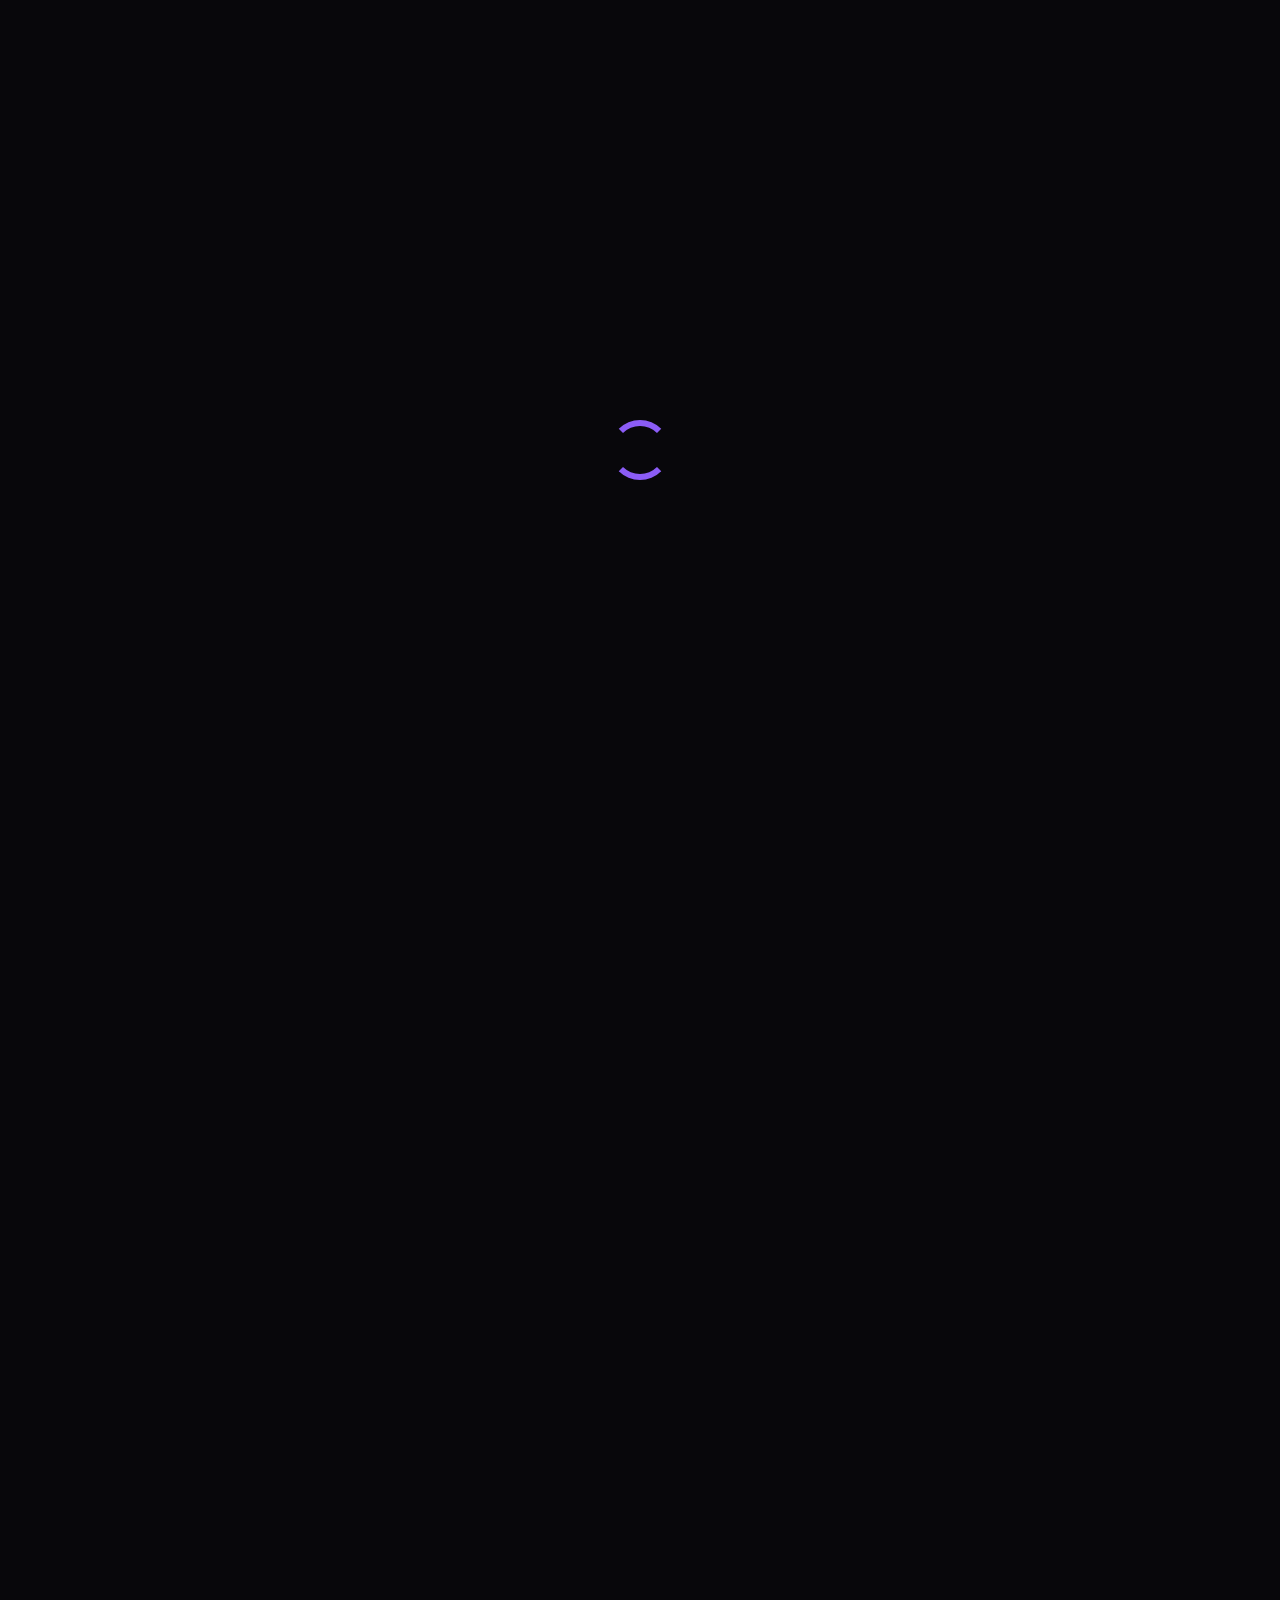
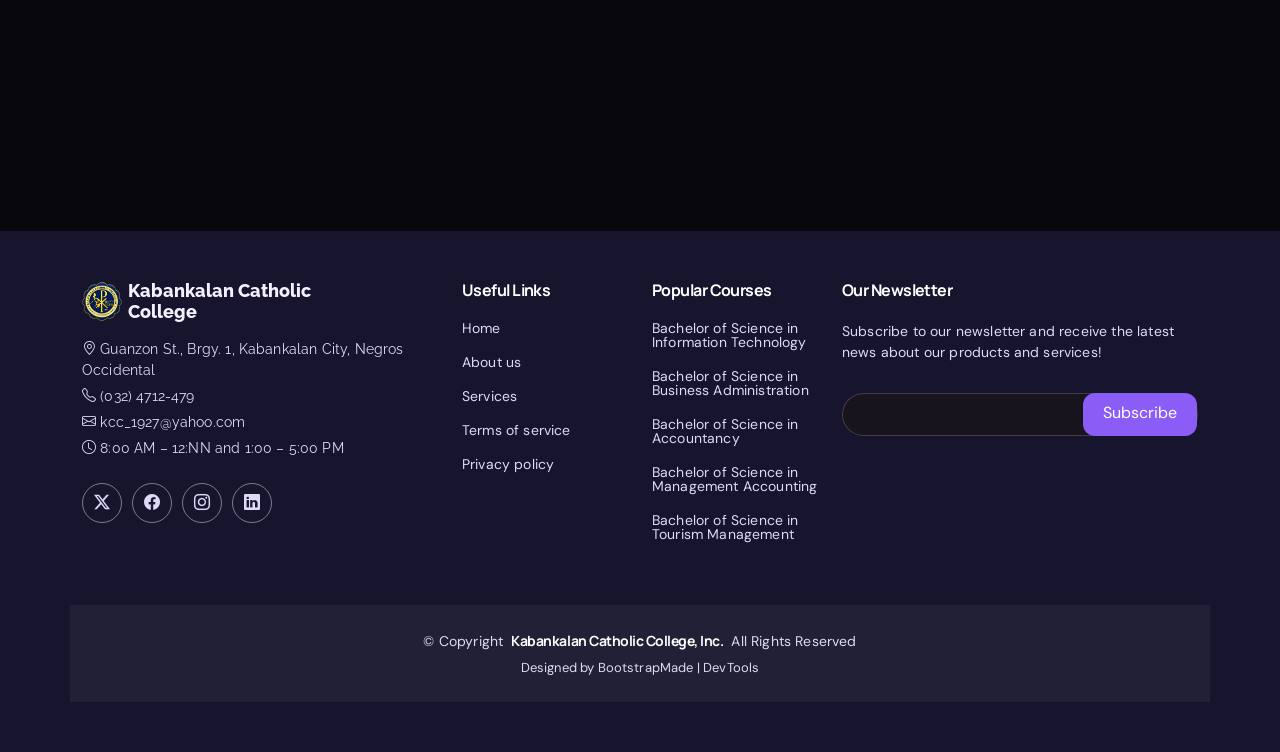
==== commit b7fc4948: "updated location, number,email of school" ====
--- a/about.html
+++ b/about.html
@@ -4,8 +4,8 @@
 <head>
   <meta charset="utf-8">
   <meta content="width=device-width, initial-scale=1.0" name="viewport">
-  <title>About | Welcome!</title>
-  <meta name="description" content="Welcome! helps learners build practical skills through expert-led courses and community learning.">
+  <title>About | Kabankalan Catholic College, Inc.</title>
+  <meta name="description" content="Kabankalan Catholic College, Inc. offers Catholic education in Kabankalan City, Negros Occidental.">
   <meta name="keywords" content="">
 
   <!-- Favicons -->
@@ -43,9 +43,8 @@
     <div class="container-fluid container-xl position-relative d-flex align-items-center">
 
       <a href="index.html" class="logo d-flex align-items-center me-auto">
-        <!-- Uncomment the line below if you also wish to use an image logo -->
-        <!-- <img src="assets/img/logo.webp" alt=""> -->
-        <h1 class="sitename">Welcome!</h1>
+        <img src="assets/img/kcclogo1.png" alt="KCC logo">
+        <span class="college-name">Kabankalan Catholic College</span>
       </a>
 
       <nav id="navmenu" class="navmenu">
@@ -316,13 +315,14 @@
       <div class="row gy-4">
         <div class="col-lg-4 col-md-6 footer-about">
           <a href="index.html" class="logo d-flex align-items-center">
-            <span class="sitename">Welcome!</span>
+            <img src="assets/img/kcclogo1.png" alt="">
+            <span class="college-name">Kabankalan Catholic College</span>
           </a>
           <div class="footer-contact pt-3">
-            <p>A108 Adam Street</p>
-            <p>New York, NY 535022</p>
-            <p class="mt-3"><strong>Phone:</strong> <span>+1 5589 55488 55</span></p>
-            <p><strong>Email:</strong> <span>info@example.com</span></p>
+            <p><i class="bi bi-geo-alt"></i> Guanzon St., Brgy. 1, Kabankalan City, Negros Occidental</p>
+            <p><i class="bi bi-telephone"></i> (032) 4712-479</p>
+            <p><i class="bi bi-envelope"></i> <a href="mailto:kcc_1927@yahoo.com">kcc_1927@yahoo.com</a></p>
+            <p><i class="bi bi-clock"></i> 8:00 AM – 12:NN and 1:00 – 5:00 PM</p>
           </div>
           <div class="social-links d-flex mt-4">
             <a href=""><i class="bi bi-twitter-x"></i></a>
@@ -344,13 +344,13 @@
         </div>
 
         <div class="col-lg-2 col-md-3 footer-links">
-          <h4>Our Services</h4>
+          <h4>Popular Courses</h4>
           <ul>
-            <li><a href="#">Web Design</a></li>
-            <li><a href="#">Web Development</a></li>
-            <li><a href="#">Product Management</a></li>
-            <li><a href="#">Marketing</a></li>
-            <li><a href="#">Graphic Design</a></li>
+            <li><a href="courses.html">Bachelor of Science in Information Technology</a></li>
+            <li><a href="courses.html">Bachelor of Science in Business Administration</a></li>
+            <li><a href="courses.html">Bachelor of Science in Accountancy</a></li>
+            <li><a href="courses.html">Bachelor of Science in Management Accounting</a></li>
+            <li><a href="courses.html">Bachelor of Science in Tourism Management</a></li>
           </ul>
         </div>
 
@@ -369,7 +369,7 @@
     </div>
 
     <div class="container copyright text-center mt-4">
-      <p>© <span>Copyright</span> <strong class="px-1 sitename">Welcome!</strong> <span>All Rights Reserved</span></p>
+      <p>© <span>Copyright</span> <strong class="px-1 sitename">Kabankalan Catholic College, Inc.</strong> <span>All Rights Reserved</span></p>
       <div class="credits">
         <!-- All the links in the footer should remain intact. -->
         <!-- You can delete the links only if you've purchased the pro version. -->
--- a/assets/css/main.css
+++ b/assets/css/main.css
@@ -234,8 +234,16 @@
 }
 
 .header .logo img {
-  max-height: 36px;
+  max-height: 48px;
   margin-right: 8px;
+}
+
+.header .logo .college-name {
+  color: var(--heading-color);
+  font-size: clamp(12px, 1.4vw, 18px);
+  font-weight: 800;
+  line-height: 1.15;
+  max-width: 190px;
 }
 
 .header .logo h1 {
--- a/assets/css/brightpath-theme.css
+++ b/assets/css/brightpath-theme.css
@@ -24,14 +24,19 @@
 .btn-getstarted,.btn-get-started{color:#fff!important;background:var(--bp-purple)!important;border:2px solid var(--bp-purple)!important;border-radius:999px!important;padding:12px 27px!important;font-weight:800!important;box-shadow:0 8px 22px rgba(139,92,246,.20);transition:all .3s ease!important}
 .btn-getstarted:hover,.btn-get-started:hover{color:#fff!important;background:#7541e8!important;transform:translateY(-3px);box-shadow:0 14px 28px rgba(139,92,246,.32)}
 .hero{min-height:640px!important;display:flex;align-items:center;position:relative;overflow:hidden}
-.hero:after{content:"";position:absolute;inset:0;background:linear-gradient(100deg,rgba(20,16,48,.82),rgba(35,23,85,.42) 65%,rgba(20,16,48,.18));pointer-events:none}
+.hero:after{content:"";position:absolute;inset:0;background:linear-gradient(100deg,rgba(5,8,22,.88),rgba(5,8,22,.74) 65%,rgba(5,8,22,.58));pointer-events:none}
 .hero>img{filter:saturate(.75);transform:scale(1.02)}
 .hero .container{position:relative;z-index:3}
-.hero h2{font-size:clamp(2.7rem,6vw,5rem)!important;line-height:1.06!important;font-weight:800!important;max-width:850px;text-shadow:0 3px 20px rgba(0,0,0,.18)}
-.hero p{font-size:clamp(1rem,2vw,1.25rem)!important;max-width:650px;color:#f1efff!important;line-height:1.8}
+.hero h2{font-size:clamp(2.7rem,6vw,5rem)!important;line-height:1.06!important;font-weight:800!important;max-width:850px;color:#fff!important;text-shadow:0 3px 24px rgba(0,0,0,.8)}
+.hero p{font-size:clamp(1rem,2vw,1.25rem)!important;max-width:650px;color:#fff!important;line-height:1.8;text-shadow:0 2px 12px rgba(0,0,0,.8)}
+.hero .hero-establishment{font-size:clamp(.85rem,1.3vw,1.05rem)!important;max-width:900px!important;margin:0 0 1.25rem!important;color:#ffe08a!important;font-weight:700;letter-spacing:.04em}
+.hero .btn-get-started,.hero .btn-get-started:focus{color:#111827!important;background:#ffcf4a!important;border:2px solid #ffcf4a!important;box-shadow:0 6px 24px rgba(0,0,0,.45)}
+.hero .btn-get-started:hover,.hero .btn-get-started:focus:hover{color:#111827!important;background:#ffe08a!important;border-color:#ffe08a!important}
 .section{padding:80px 0!important}
 .section-title h2{color:var(--bp-purple)!important;font-weight:800!important;letter-spacing:.12em!important}
 .section-title p{color:var(--bp-ink)!important;font-family:'Manrope',sans-serif!important;font-weight:800!important}
+.why-us .icon-box{background-color:var(--accent-color);color:var(--contrast-color)}
+.why-us .icon-box i{color:var(--contrast-color);background:color-mix(in srgb,var(--contrast-color),transparent 85%)}
 .about .content h3{font-size:2rem;font-weight:800}
 .about img,.about .img-fluid{border-radius:24px;box-shadow:var(--bp-shadow)}
 .features .feature-item,.courses .course-item,.course-item,.events .event-item,.trainers .member,.pricing .pricing-item,.why-us .why-box,.why-us .icon-box{border-radius:22px!important;overflow:hidden;box-shadow:var(--bp-shadow);transition:transform .35s ease,box-shadow .35s ease}
@@ -63,5 +68,6 @@
 .hero p{animation:bpFadeUp .8s .22s both}
 .logo .sitename{position:relative}
 .logo .sitename:after{content:"";display:inline-block;width:8px;height:8px;margin-left:7px;border-radius:50%;background:var(--bp-orange);vertical-align:middle}
+.footer .footer-about .logo .college-name{font-size:clamp(14px,1.4vw,18px);font-weight:800;letter-spacing:0;line-height:1.15;max-width:230px;color:var(--bp-ink)!important}
 @media(max-width:768px){.hero{min-height:560px!important}.section{padding:60px 0!important}.hero h2{font-size:2.7rem!important}}
 @media(prefers-reduced-motion:reduce){*,*::before,*::after{scroll-behavior:auto!important;animation-duration:.01ms!important;animation-iteration-count:1!important;transition-duration:.01ms!important}}
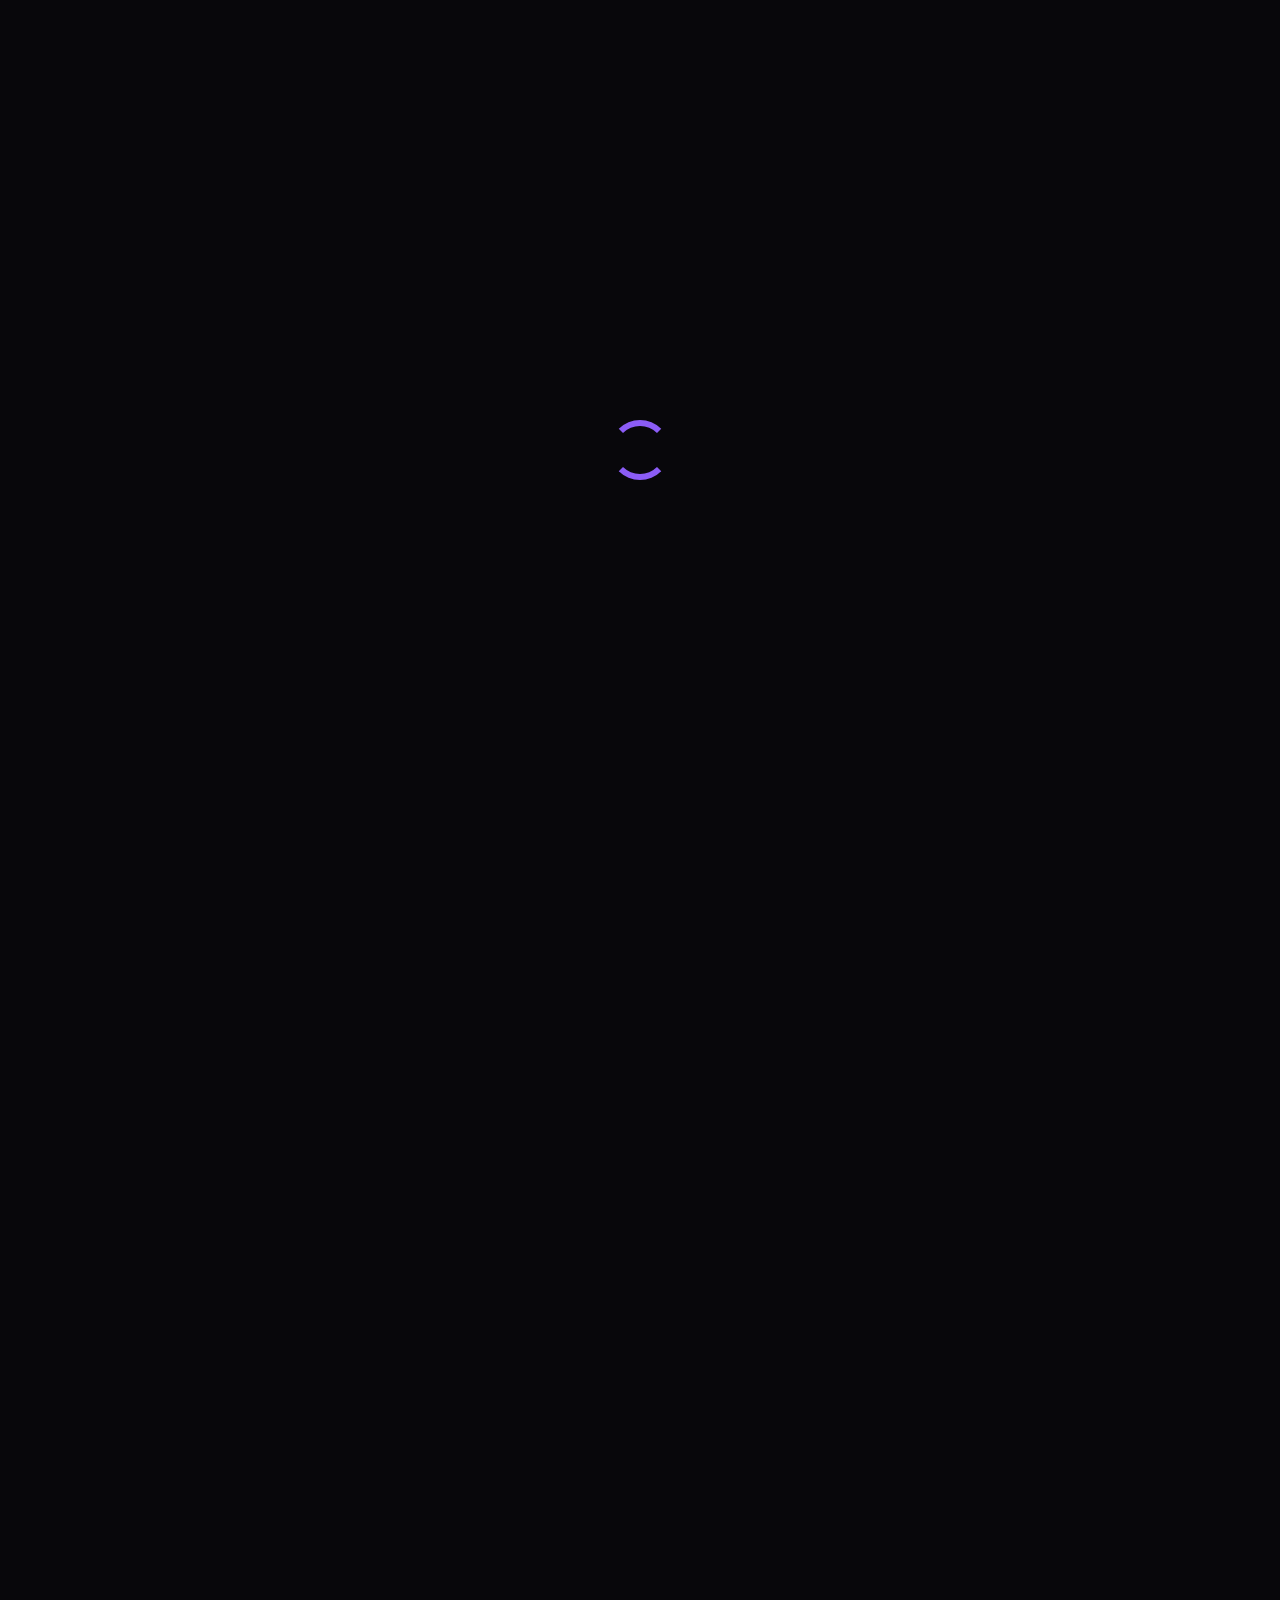
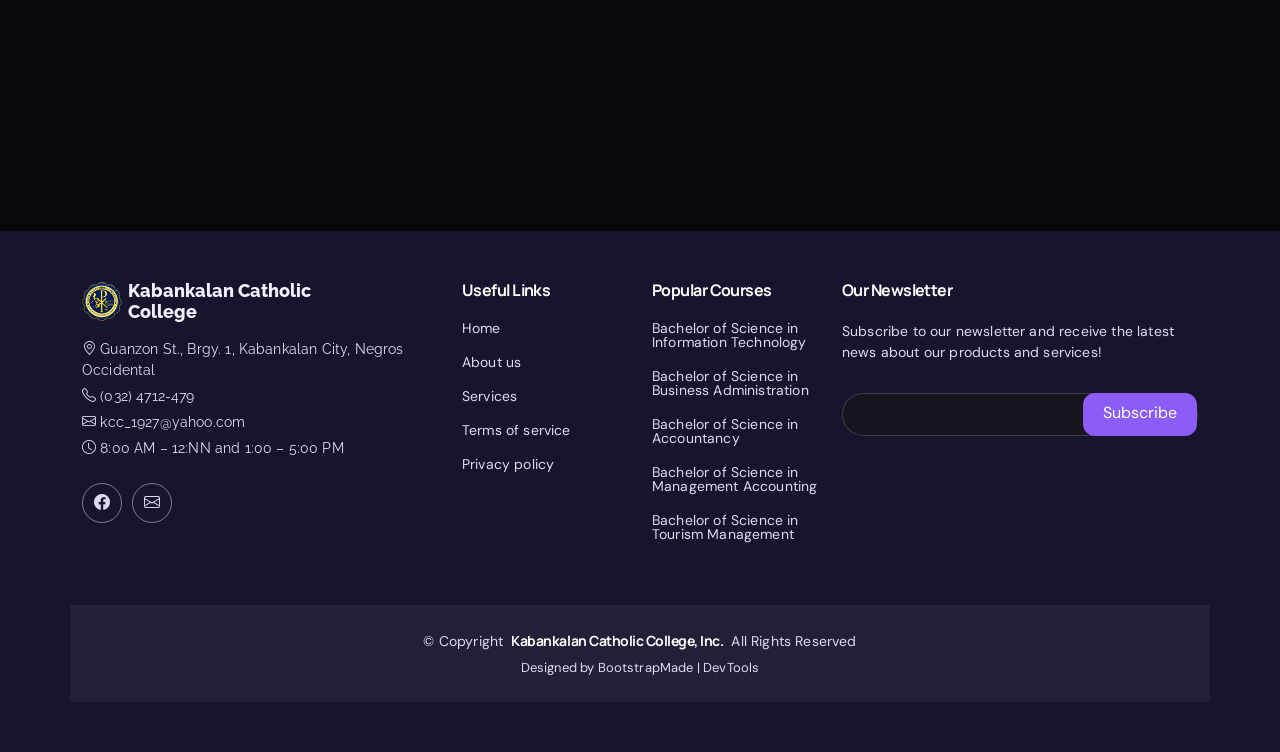
==== commit 3e3e86fd: "linking socials and email button" ====
--- a/about.html
+++ b/about.html
@@ -325,10 +325,8 @@
             <p><i class="bi bi-clock"></i> 8:00 AM – 12:NN and 1:00 – 5:00 PM</p>
           </div>
           <div class="social-links d-flex mt-4">
-            <a href=""><i class="bi bi-twitter-x"></i></a>
-            <a href=""><i class="bi bi-facebook"></i></a>
-            <a href=""><i class="bi bi-instagram"></i></a>
-            <a href=""><i class="bi bi-linkedin"></i></a>
+            <a href="https://www.facebook.com/KCCInc1927" target="_blank" rel="noopener noreferrer" aria-label="Kabankalan Catholic College on Facebook"><i class="bi bi-facebook"></i></a>
+            <a href="mailto:kcc_1927@yahoo.com" aria-label="Email Kabankalan Catholic College"><i class="bi bi-envelope"></i></a>
           </div>
         </div>
 
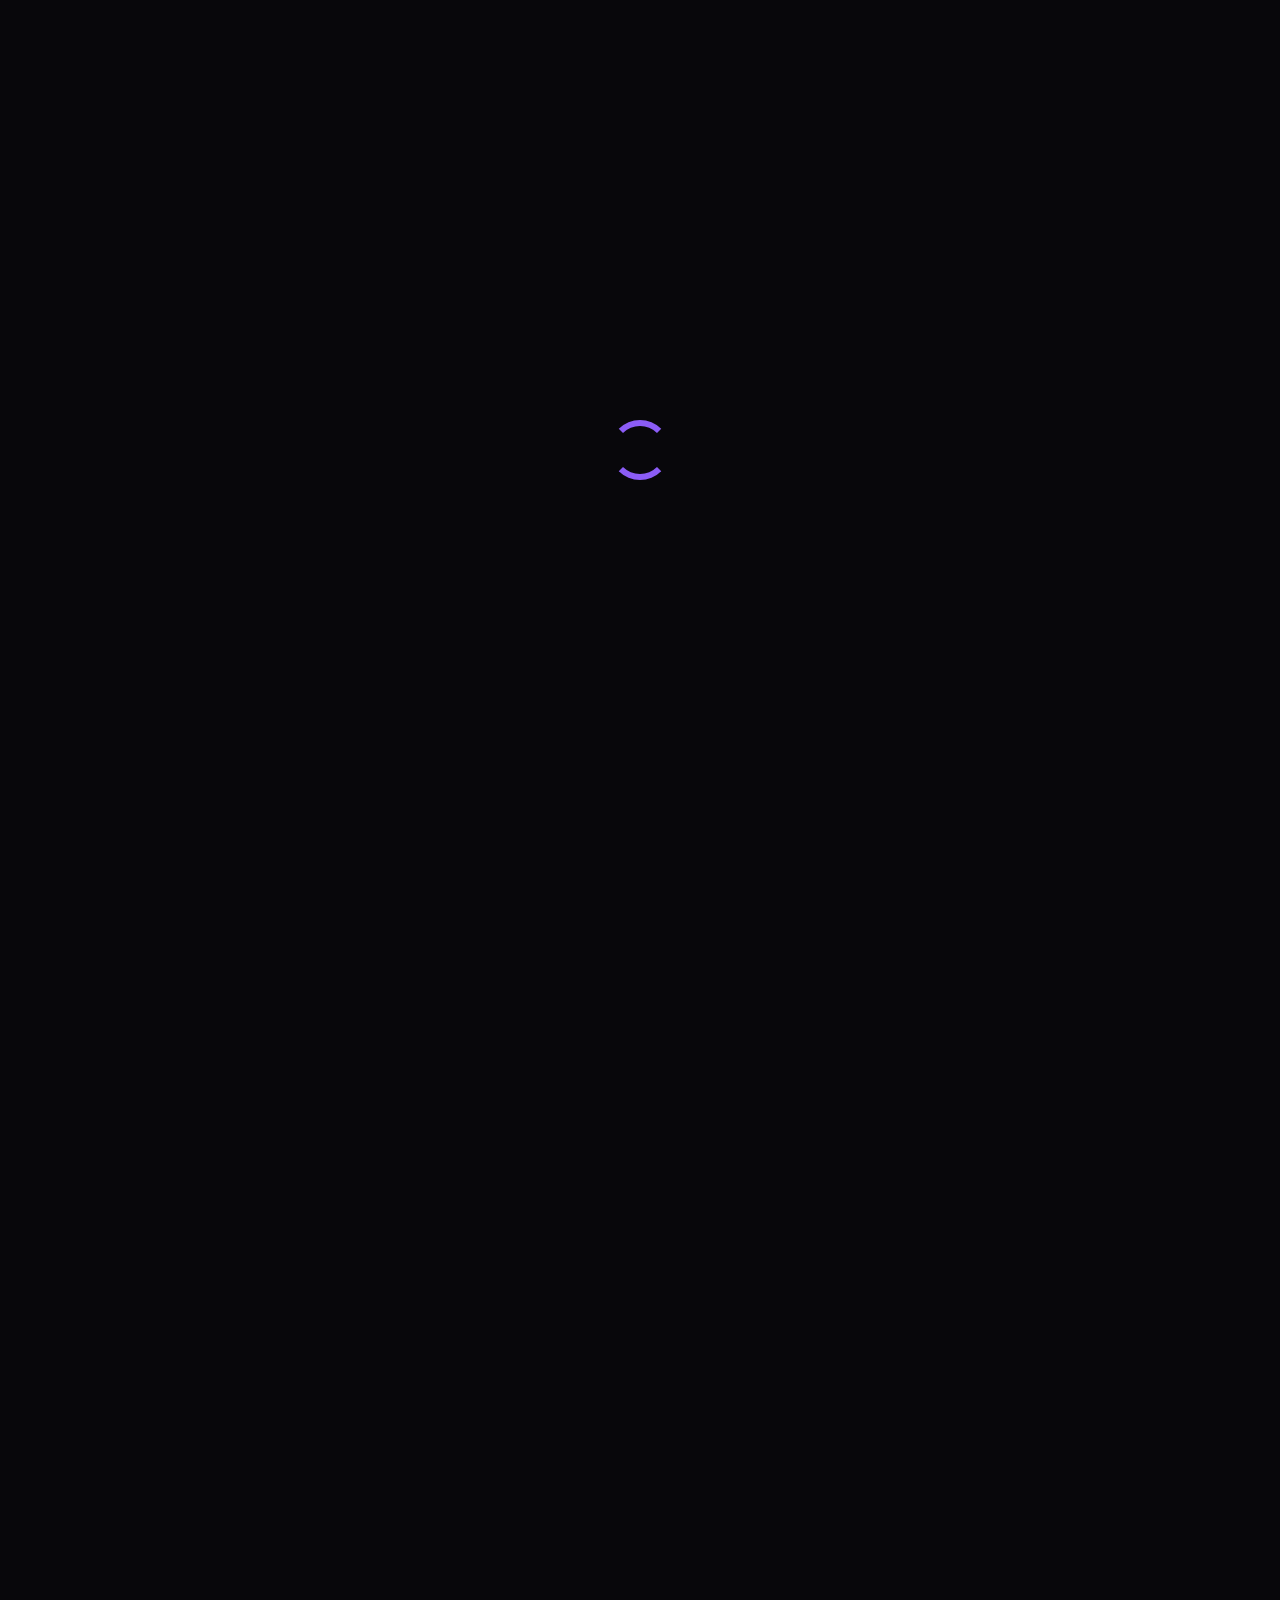
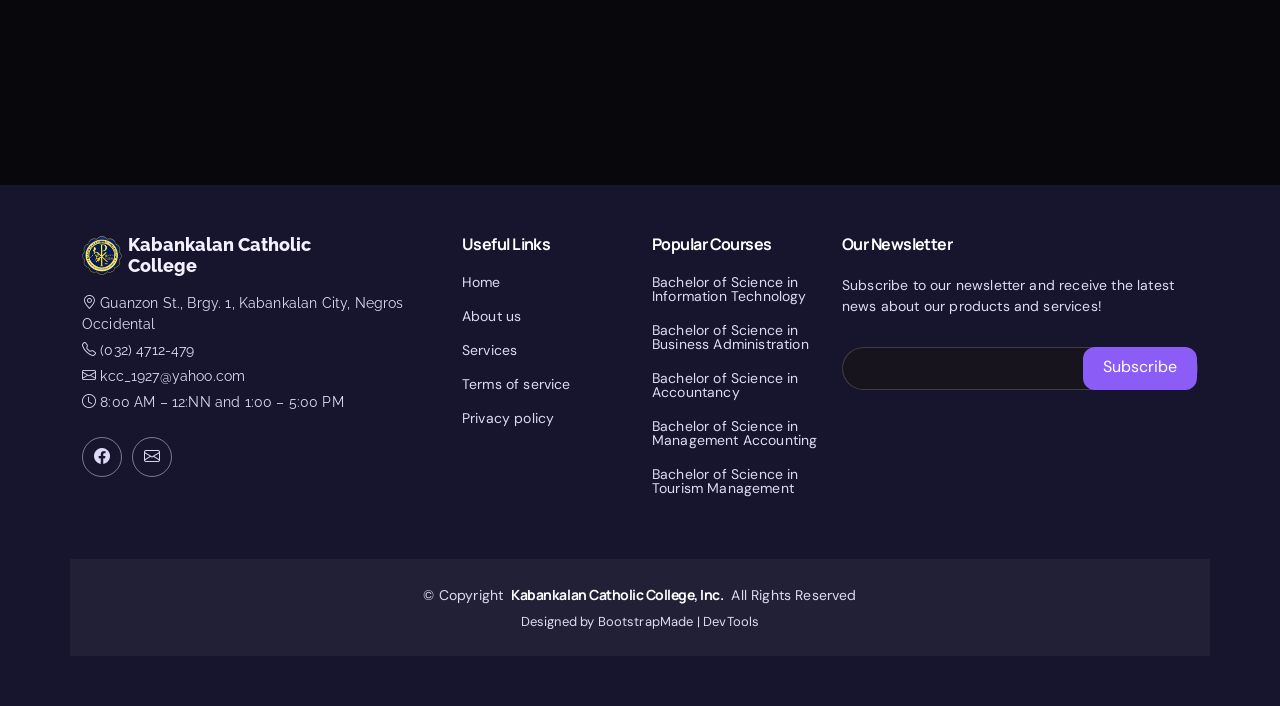
==== commit 6635cd2e: "updated web text each section" ====
--- a/about.html
+++ b/about.html
@@ -91,7 +91,7 @@
           <div class="row d-flex justify-content-center text-center">
             <div class="col-lg-8">
               <h1>About Us<br></h1>
-              <p class="mb-0">Odio et unde deleniti. Deserunt numquam exercitationem. Officiis quo odio sint voluptas consequatur ut a odio voluptatem. Sit dolorum debitis veritatis natus dolores. Quasi ratione sint. Sit quaerat ipsum dolorem.</p>
+              <p class="mb-0">Discover KCC's history, Catholic identity, and commitment to academic excellence and service.</p>
             </div>
           </div>
         </div>
@@ -118,15 +118,14 @@
           </div>
 
           <div class="col-lg-6 order-2 order-lg-1 content" data-aos="fade-up" data-aos-delay="200">
-            <h3>Learning that moves you forward</h3>
+            <h3>A Legacy of Faith and Education</h3>
             <p class="fst-italic">
-              Lorem ipsum dolor sit amet, consectetur adipiscing elit, sed do eiusmod tempor incididunt ut labore et dolore
-              magna aliqua.
+              Kabankalan Catholic College brings faith and learning together to prepare students for meaningful lives and service.
             </p>
             <ul>
-              <li><i class="bi bi-check-circle"></i> <span>Ullamco laboris nisi ut aliquip ex ea commodo consequat.</span></li>
-              <li><i class="bi bi-check-circle"></i> <span>Duis aute irure dolor in reprehenderit in voluptate velit.</span></li>
-              <li><i class="bi bi-check-circle"></i> <span>Ullamco laboris nisi ut aliquip ex ea commodo consequat. Duis aute irure dolor in reprehenderit in voluptate trideta storacalaperda mastiro dolore eu fugiat nulla pariatur.</span></li>
+              <li><i class="bi bi-check-circle"></i> <span>Build strong academic foundations through a broad and challenging curriculum.</span></li>
+              <li><i class="bi bi-check-circle"></i> <span>Grow in faith, integrity, compassion, and responsibility.</span></li>
+              <li><i class="bi bi-check-circle"></i> <span>Apply learning through practical experiences and service to the community.</span></li>
             </ul>
           </div>
 
@@ -220,7 +219,7 @@
                   </div>
                   <p>
                     <i class="bi bi-quote quote-icon-left"></i>
-                    <span>Proin iaculis purus consequat sem cure digni ssim donec porttitora entum suscipit rhoncus. Accusantium quam, ultricies eget id, aliquam eget nibh et. Maecen aliquam, risus at semper.</span>
+                    <span>Kabankalan Catholic College provides a supportive learning environment that helps students grow, build confidence, and prepare for their future.</span>
                     <i class="bi bi-quote quote-icon-right"></i>
                   </p>
                 </div>
@@ -238,7 +237,7 @@
                   </div>
                   <p>
                     <i class="bi bi-quote quote-icon-left"></i>
-                    <span>Export tempor illum tamen malis malis eram quae irure esse labore quem cillum quid cillum eram malis quorum velit fore eram velit sunt aliqua noster fugiat irure amet legam anim culpa.</span>
+                    <span>The college offers a welcoming place to learn and grow, supported by dedicated educators.</span>
                     <i class="bi bi-quote quote-icon-right"></i>
                   </p>
                 </div>
@@ -256,7 +255,7 @@
                   </div>
                   <p>
                     <i class="bi bi-quote quote-icon-left"></i>
-                    <span>Enim nisi quem export duis labore cillum quae magna enim sint quorum nulla quem veniam duis minim tempor labore quem eram duis noster aute amet eram fore quis sint minim.</span>
+                    <span>My experience here has helped me build confidence, knowledge, and a strong sense of purpose.</span>
                     <i class="bi bi-quote quote-icon-right"></i>
                   </p>
                 </div>
@@ -274,7 +273,7 @@
                   </div>
                   <p>
                     <i class="bi bi-quote quote-icon-left"></i>
-                    <span>Fugiat enim eram quae cillum dolore dolor amet nulla culpa multos export minim fugiat minim velit minim dolor enim duis veniam ipsum anim magna sunt elit fore quem dolore labore illum veniam.</span>
+                    <span>The lessons and guidance have prepared me to apply what I learn in everyday life.</span>
                     <i class="bi bi-quote quote-icon-right"></i>
                   </p>
                 </div>
@@ -292,7 +291,7 @@
                   </div>
                   <p>
                     <i class="bi bi-quote quote-icon-left"></i>
-                    <span>Quis quorum aliqua sint quem legam fore sunt eram irure aliqua veniam tempor noster veniam enim culpa labore duis sunt culpa nulla illum cillum fugiat legam esse veniam culpa fore nisi cillum quid.</span>
+                    <span>The school community encourages students to work hard, serve others, and pursue their goals.</span>
                     <i class="bi bi-quote quote-icon-right"></i>
                   </p>
                 </div>
--- a/assets/css/brightpath-theme.css
+++ b/assets/css/brightpath-theme.css
@@ -29,12 +29,15 @@
 .hero .container{position:relative;z-index:3}
 .hero h2{font-size:clamp(2.7rem,6vw,5rem)!important;line-height:1.06!important;font-weight:800!important;max-width:850px;color:#fff!important;text-shadow:0 3px 24px rgba(0,0,0,.8)}
 .hero p{font-size:clamp(1rem,2vw,1.25rem)!important;max-width:650px;color:#fff!important;line-height:1.8;text-shadow:0 2px 12px rgba(0,0,0,.8)}
-.hero .hero-establishment{font-size:clamp(.85rem,1.3vw,1.05rem)!important;max-width:900px!important;margin:0 0 1.25rem!important;color:#ffe08a!important;font-weight:700;letter-spacing:.04em}
+.hero .hero-establishment{display:inline-block;font-size:clamp(.85rem,1.3vw,1.05rem)!important;max-width:100%!important;margin:0 0 1.25rem!important;padding:8px 14px!important;border:1px solid #ffe08a;border-radius:999px;background:#ffcf4a;color:#111827!important;font-weight:800;letter-spacing:.04em;text-shadow:none!important;box-shadow:0 6px 18px rgba(0,0,0,.35)}
 .hero .btn-get-started,.hero .btn-get-started:focus{color:#111827!important;background:#ffcf4a!important;border:2px solid #ffcf4a!important;box-shadow:0 6px 24px rgba(0,0,0,.45)}
 .hero .btn-get-started:hover,.hero .btn-get-started:focus:hover{color:#111827!important;background:#ffe08a!important;border-color:#ffe08a!important}
 .section{padding:80px 0!important}
 .section-title h2{color:var(--bp-purple)!important;font-weight:800!important;letter-spacing:.12em!important}
 .section-title p{color:var(--bp-ink)!important;font-family:'Manrope',sans-serif!important;font-weight:800!important}
+.counts .stats-item{background:linear-gradient(135deg,rgba(139,92,246,.24),rgba(36,26,53,.96));border:1px solid rgba(196,181,253,.48);border-radius:18px;box-shadow:0 12px 30px rgba(0,0,0,.24)}
+.counts .stats-item span{color:#ddd6fe!important}
+.counts .stats-item p{color:#fff!important}
 .why-us .icon-box{background-color:var(--accent-color);color:var(--contrast-color)}
 .why-us .icon-box i{color:var(--contrast-color);background:color-mix(in srgb,var(--contrast-color),transparent 85%)}
 .about .content h3{font-size:2rem;font-weight:800}
@@ -45,6 +48,14 @@
 .courses .course-content h3 a,.course-item h3 a{color:var(--bp-ink);font-weight:800}
 .courses .course-content h3 a:hover,.course-item h3 a:hover{color:var(--bp-purple)}
 .courses .course-content .category{background:var(--bp-lilac);color:var(--bp-purple);border-radius:30px;padding:7px 13px;font-weight:800}
+.courses .course-image-wrap{position:relative;overflow:hidden}
+.courses .course-image-wrap>img{display:block;width:100%;transition:transform .35s ease}
+.courses .course-facebook-overlay{position:absolute;inset:0;display:flex;align-items:center;justify-content:center;background:rgba(8,7,11,.62);color:#fff;font-size:2rem;opacity:0;pointer-events:none;text-decoration:none;transition:opacity .25s ease,color .25s ease}
+.courses .course-image-wrap:hover .course-facebook-overlay,.courses .course-image-wrap:focus-within .course-facebook-overlay{opacity:1;pointer-events:auto}
+.courses .course-image-wrap:hover>img{transform:scale(1.04)}
+.courses .course-facebook-overlay:hover{color:#ffe08a}
+.pricing .pricing-item .course-image{display:block;width:calc(100% + 40px);max-width:none;height:160px;object-fit:cover;margin:-20px -20px 20px}
+.pricing .pricing-item .course-image+h3{margin-top:0}
 .trainers .member .member-content{padding:24px}
 .trainers .member .member-content h4{font-weight:800}
 .events .event-item{background:var(--surface-color)}
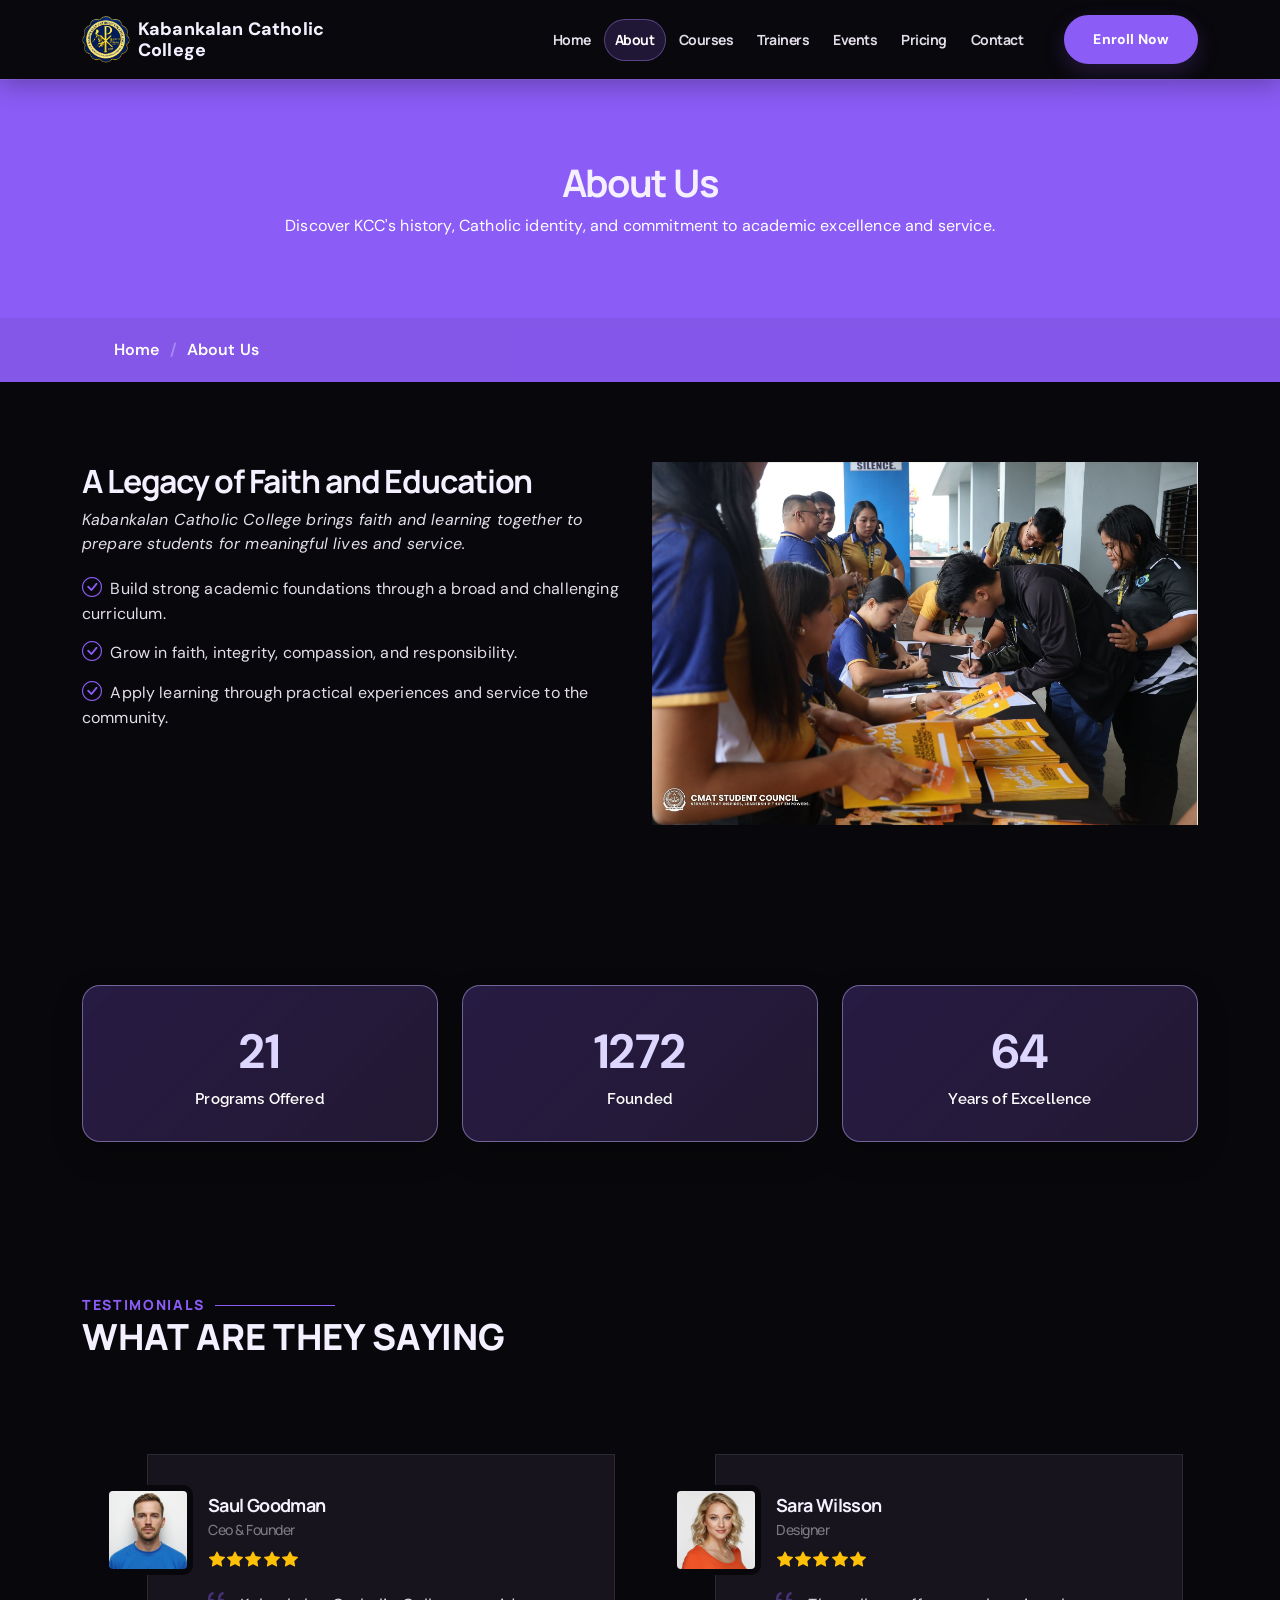
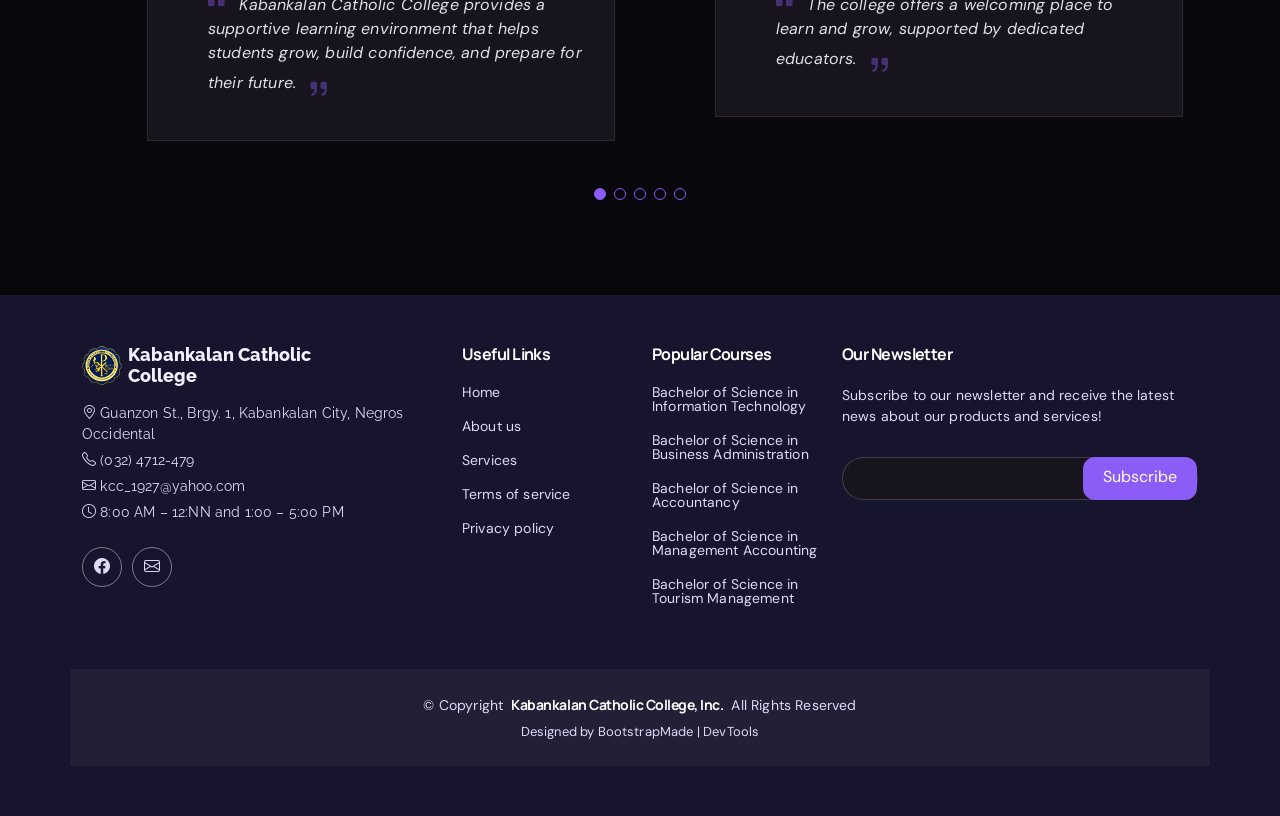
==== commit 55b7bb30: "updatedd latest" ====
--- a/about.html
+++ b/about.html
@@ -3,14 +3,15 @@
 
 <head>
   <meta charset="utf-8">
-  <meta content="width=device-width, initial-scale=1.0" name="viewport">
-  <title>About | Kabankalan Catholic College, Inc.</title>
+  <meta content="width=device-width, initial-scale=1.0" name="viewport"> 
+  <title>About-Kabankalan Catholic College, Inc.</title>
+    
   <meta name="description" content="Kabankalan Catholic College, Inc. offers Catholic education in Kabankalan City, Negros Occidental.">
   <meta name="keywords" content="">
 
   <!-- Favicons -->
-  <link href="assets/img/favicon.png" rel="icon">
-  <link href="assets/img/apple-touch-icon.png" rel="apple-touch-icon">
+  <link href="assets/img/kcclogo1.png" rel="icon">
+  <link href="assets/img/kcclogo1.png" rel="apple-touch-icon">
 
   <!-- Fonts -->
   <link href="https://fonts.googleapis.com" rel="preconnect">
@@ -27,14 +28,6 @@
   <!-- Main CSS File -->
   <link href="assets/css/main.css" rel="stylesheet">
   <link href="assets/css/brightpath-theme.css" rel="stylesheet">
-
-  <!-- =======================================================
-  * Template Name: Landing Page
-  * Template URL: https://bootstrapmade.com/mentor-free-education-bootstrap-theme/
-  * Updated: Jul 07 2025 with Bootstrap v5.3.7
-  * Author: BootstrapMade.com
-  * License: https://bootstrapmade.com/license/
-  ======================================================== -->
 </head>
 
 <body class="about-page">
@@ -49,32 +42,15 @@
 
       <nav id="navmenu" class="navmenu">
         <ul>
-          <li><a href="index.html">Home<br></a></li>
+          <li><a href="index.html">Home</a></li>
           <li><a href="about.html" class="active">About</a></li>
           <li><a href="courses.html">Courses</a></li>
           <li><a href="trainers.html">Trainers</a></li>
           <li><a href="events.html">Events</a></li>
           <li><a href="pricing.html">Pricing</a></li>
-          <li class="dropdown"><a href="#"><span>Explore</span> <i class="bi bi-chevron-down toggle-dropdown"></i></a>
-            <ul>
-              <li><a href="#">Dropdown 1</a></li>
-              <li class="dropdown"><a href="#"><span>Deep Dropdown</span> <i class="bi bi-chevron-down toggle-dropdown"></i></a>
-                <ul>
-                  <li><a href="#">Deep Dropdown 1</a></li>
-                  <li><a href="#">Deep Dropdown 2</a></li>
-                  <li><a href="#">Deep Dropdown 3</a></li>
-                  <li><a href="#">Deep Dropdown 4</a></li>
-                  <li><a href="#">Deep Dropdown 5</a></li>
-                </ul>
-              </li>
-              <li><a href="#">Dropdown 2</a></li>
-              <li><a href="#">Dropdown 3</a></li>
-              <li><a href="#">Dropdown 4</a></li>
-            </ul>
-          </li>
           <li><a href="contact.html">Contact</a></li>
         </ul>
-        <i class="mobile-nav-toggle d-xl-none bi bi-list"></i>
+        <button type="button" class="mobile-nav-toggle d-xl-none bi bi-list" aria-label="Open navigation menu" aria-controls="navmenu" aria-expanded="false"></button>
       </nav>
 
       <a class="btn-getstarted" href="courses.html">Enroll Now</a>
--- a/assets/css/brightpath-theme.css
+++ b/assets/css/brightpath-theme.css
@@ -80,5 +80,11 @@
 .logo .sitename{position:relative}
 .logo .sitename:after{content:"";display:inline-block;width:8px;height:8px;margin-left:7px;border-radius:50%;background:var(--bp-orange);vertical-align:middle}
 .footer .footer-about .logo .college-name{font-size:clamp(14px,1.4vw,18px);font-weight:800;letter-spacing:0;line-height:1.15;max-width:230px;color:var(--bp-ink)!important}
+.navmenu>ul>li>a,.navmenu>ul>li>a:focus{display:flex;align-items:center;justify-content:center;min-height:42px;padding:8px 11px!important;border:1px solid transparent;border-radius:999px;color:#e3deea!important;font-size:14px;font-weight:700!important;white-space:nowrap;transition:background .2s ease,border-color .2s ease,color .2s ease}
+.navmenu>ul>li>a:hover,.navmenu>ul>li>a:focus-visible,.navmenu>ul>li>a.active{color:#fff!important;background:rgba(139,92,246,.18);border-color:rgba(167,139,250,.4)}
+.mobile-nav-toggle{display:inline-flex;align-items:center;justify-content:center;width:44px;height:44px;padding:0;border:0;border-radius:12px;background:transparent;color:var(--nav-color);font-size:28px;line-height:1;cursor:pointer}
+.mobile-nav-toggle:hover,.mobile-nav-toggle:focus-visible{color:#fff;background:rgba(139,92,246,.22);transform:none;box-shadow:none}
+@media(max-width:1199px){.navmenu>ul>li>a,.navmenu>ul>li>a:focus{justify-content:flex-start;min-height:48px;width:calc(100% - 24px);margin:3px 12px;padding:12px 16px!important;border-radius:12px;font-size:16px}.mobile-nav-active .mobile-nav-toggle{top:12px;right:16px}}
+@media(min-width:1200px){.navmenu>ul{gap:2px}.navmenu>ul>li>a,.navmenu>ul>li>a:focus{padding:8px 10px!important}}
 @media(max-width:768px){.hero{min-height:560px!important}.section{padding:60px 0!important}.hero h2{font-size:2.7rem!important}}
 @media(prefers-reduced-motion:reduce){*,*::before,*::after{scroll-behavior:auto!important;animation-duration:.01ms!important;animation-iteration-count:1!important;transition-duration:.01ms!important}}
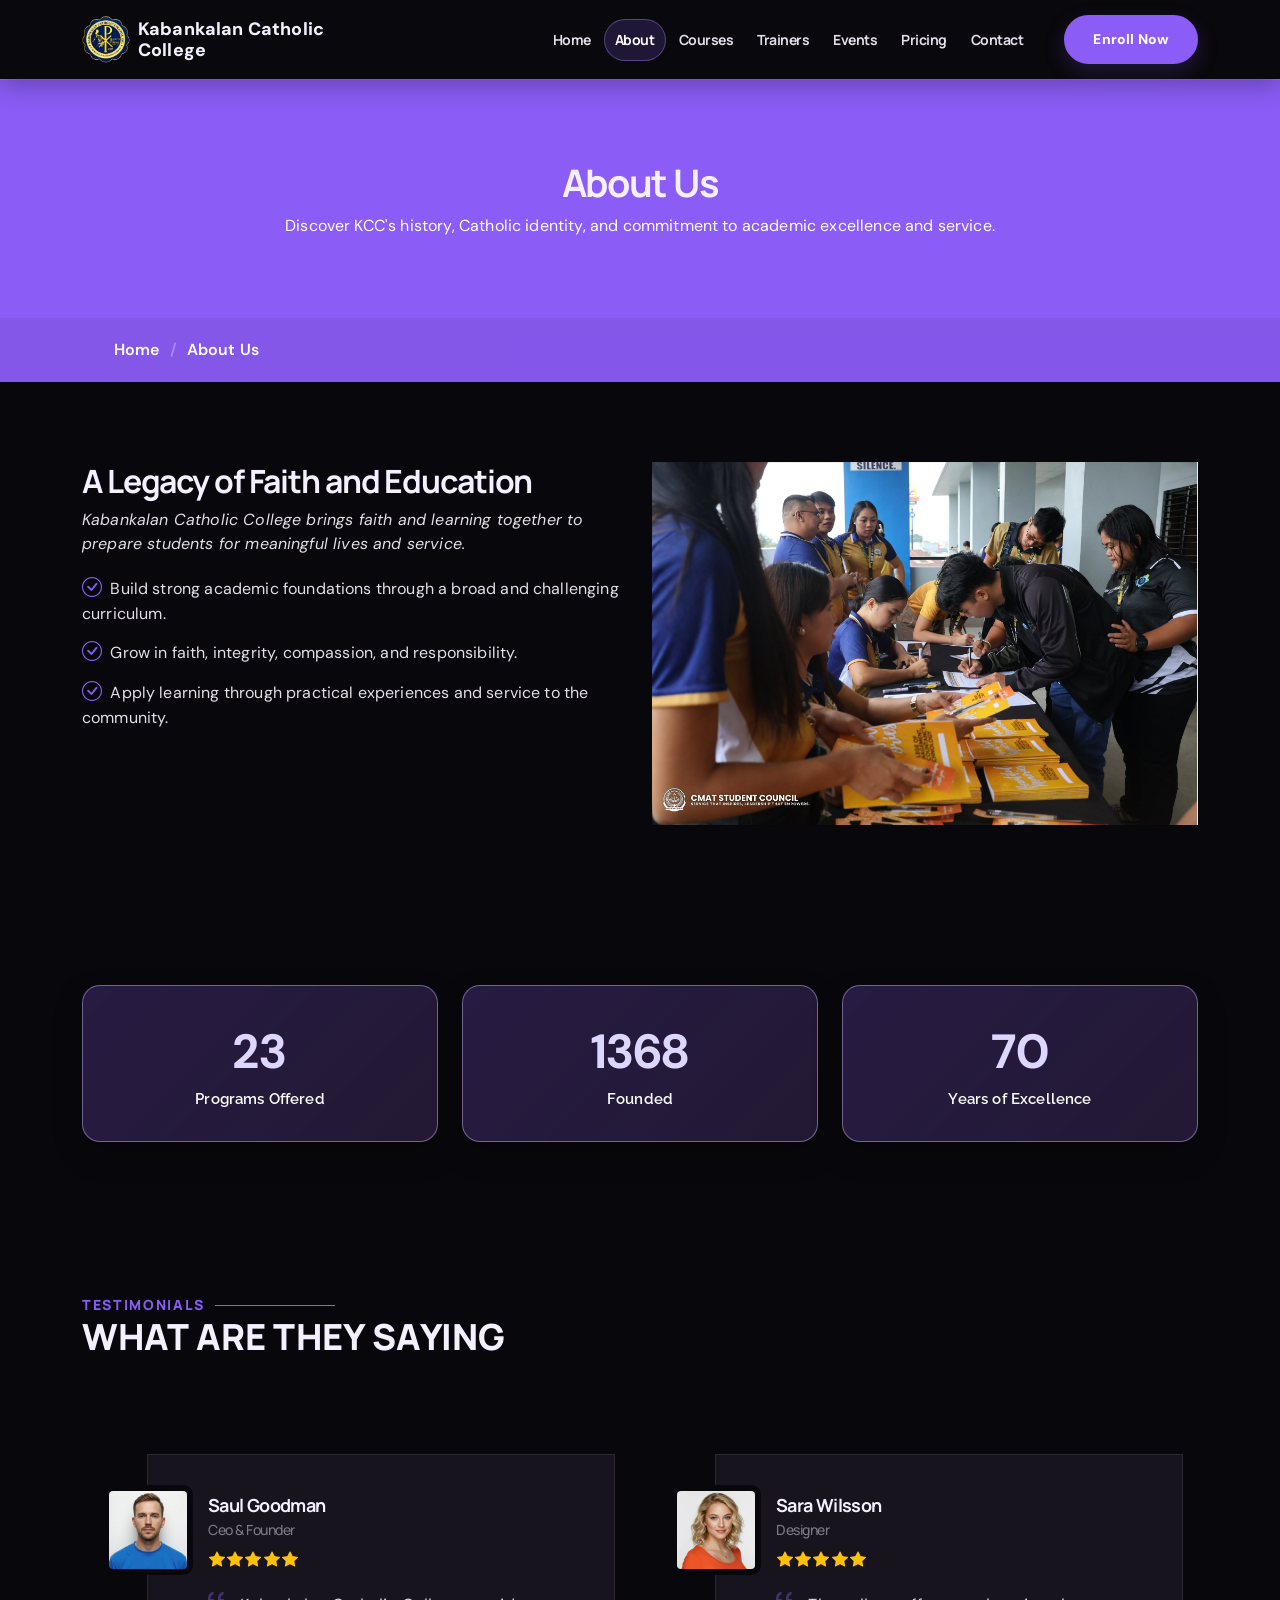
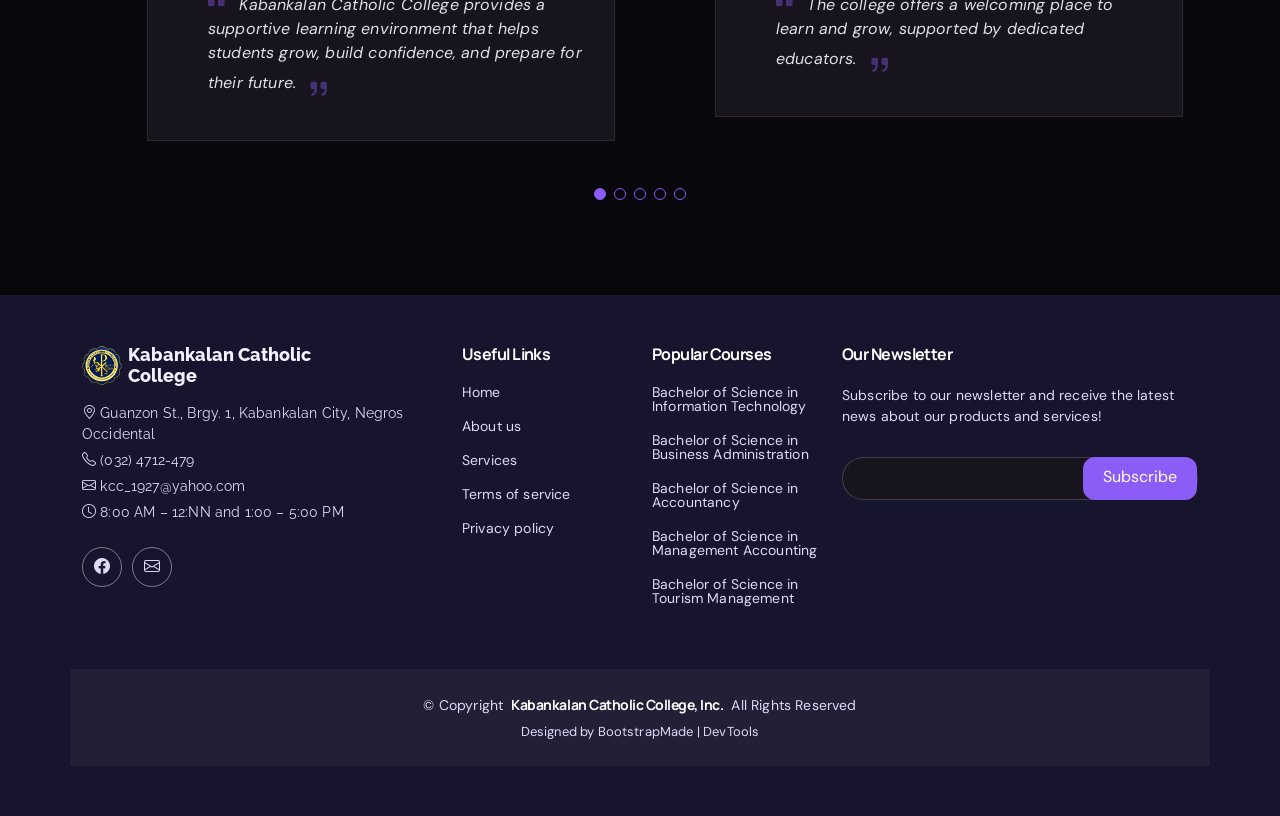
==== commit 0437aff8: "updated webview for mobile" ====
--- a/about.html
+++ b/about.html
@@ -50,7 +50,7 @@
           <li><a href="pricing.html">Pricing</a></li>
           <li><a href="contact.html">Contact</a></li>
         </ul>
-        <button type="button" class="mobile-nav-toggle d-xl-none bi bi-list" aria-label="Open navigation menu" aria-controls="navmenu" aria-expanded="false"></button>
+        <button type="button" class="mobile-nav-toggle d-xl-none bi bi-list" aria-label="Open site navigation"></button>
       </nav>
 
       <a class="btn-getstarted" href="courses.html">Enroll Now</a>
--- a/assets/css/brightpath-theme.css
+++ b/assets/css/brightpath-theme.css
@@ -12,6 +12,11 @@
  --bp-shadow:0 18px 50px rgba(0,0,0,.32);
 }
 html{scroll-behavior:smooth}
+html,.navmenu>ul{scrollbar-color:var(--bp-purple) #17141d;scrollbar-width:thin}
+html::-webkit-scrollbar,.navmenu>ul::-webkit-scrollbar{width:10px;height:10px}
+html::-webkit-scrollbar-track,.navmenu>ul::-webkit-scrollbar-track{background:#17141d}
+html::-webkit-scrollbar-thumb,.navmenu>ul::-webkit-scrollbar-thumb{background:#8b5cf6;border:2px solid #17141d;border-radius:999px}
+html::-webkit-scrollbar-thumb:hover,.navmenu>ul::-webkit-scrollbar-thumb:hover{background:#a78bfa}
 body{font-family:'DM Sans',sans-serif!important;color:#e3deea;background:#08070b;letter-spacing:.01em}
 h1,h2,h3,h4,h5,h6,.sitename,.navmenu a{font-family:'Manrope',sans-serif!important;letter-spacing:-.035em}
 h1,h2,h3,h4,h5,h6{color:var(--bp-ink)}
@@ -82,9 +87,21 @@
 .footer .footer-about .logo .college-name{font-size:clamp(14px,1.4vw,18px);font-weight:800;letter-spacing:0;line-height:1.15;max-width:230px;color:var(--bp-ink)!important}
 .navmenu>ul>li>a,.navmenu>ul>li>a:focus{display:flex;align-items:center;justify-content:center;min-height:42px;padding:8px 11px!important;border:1px solid transparent;border-radius:999px;color:#e3deea!important;font-size:14px;font-weight:700!important;white-space:nowrap;transition:background .2s ease,border-color .2s ease,color .2s ease}
 .navmenu>ul>li>a:hover,.navmenu>ul>li>a:focus-visible,.navmenu>ul>li>a.active{color:#fff!important;background:rgba(139,92,246,.18);border-color:rgba(167,139,250,.4)}
-.mobile-nav-toggle{display:inline-flex;align-items:center;justify-content:center;width:44px;height:44px;padding:0;border:0;border-radius:12px;background:transparent;color:var(--nav-color);font-size:28px;line-height:1;cursor:pointer}
+.mobile-nav-toggle{position:relative;z-index:9999;display:inline-flex;align-items:center;justify-content:center;width:44px;height:44px;padding:0;border:0;border-radius:12px;background:transparent;color:var(--nav-color);font-size:28px;line-height:1;cursor:pointer;pointer-events:auto;touch-action:manipulation}
 .mobile-nav-toggle:hover,.mobile-nav-toggle:focus-visible{color:#fff;background:rgba(139,92,246,.22);transform:none;box-shadow:none}
-@media(max-width:1199px){.navmenu>ul>li>a,.navmenu>ul>li>a:focus{justify-content:flex-start;min-height:48px;width:calc(100% - 24px);margin:3px 12px;padding:12px 16px!important;border-radius:12px;font-size:16px}.mobile-nav-active .mobile-nav-toggle{top:12px;right:16px}}
+@media(max-width:1199px){.mobile-nav-toggle{width:auto;height:44px;min-width:48px;gap:8px;padding:0 13px;border:1px solid rgba(196,181,253,.6);border-radius:12px;background:var(--bp-purple);color:#fff;box-shadow:0 6px 18px rgba(139,92,246,.3);font-size:14px;font-weight:800}.mobile-nav-toggle::before{font-size:22px}.mobile-nav-toggle::after{content:"Menu";font-family:'DM Sans',sans-serif;letter-spacing:0}}
 @media(min-width:1200px){.navmenu>ul{gap:2px}.navmenu>ul>li>a,.navmenu>ul>li>a:focus{padding:8px 10px!important}}
 @media(max-width:768px){.hero{min-height:560px!important}.section{padding:60px 0!important}.hero h2{font-size:2.7rem!important}}
 @media(prefers-reduced-motion:reduce){*,*::before,*::after{scroll-behavior:auto!important;animation-duration:.01ms!important;animation-iteration-count:1!important;transition-duration:.01ms!important}}
+.mobile-menu-page{min-height:100vh;background:#08070b}
+.mobile-menu-shell{width:min(100% - 32px,720px);min-height:100vh;margin:0 auto;padding:16px 0 24px}
+.mobile-menu-header{display:flex;align-items:center;justify-content:space-between;gap:20px;margin-bottom:18px}
+.mobile-menu-brand{display:flex;align-items:center;gap:12px;color:var(--bp-ink);font-family:'Manrope',sans-serif;font-size:clamp(16px,4vw,20px);font-weight:800;line-height:1.15}
+.mobile-menu-brand img{width:44px;height:44px;object-fit:contain}
+.mobile-menu-close{display:inline-flex;width:48px;height:48px;align-items:center;justify-content:center;border:1px solid rgba(196,181,253,.75);border-radius:14px;background:#17141d;color:#fff;font-size:25px;box-shadow:0 8px 22px rgba(0,0,0,.4)}
+.mobile-menu-close:hover,.mobile-menu-close:focus-visible{background:var(--bp-purple);color:#fff}
+.mobile-menu-title{margin:0 0 14px;color:var(--bp-ink);font-size:clamp(28px,7vw,34px);font-weight:800}
+.mobile-menu-links{display:grid;gap:8px;margin:0;padding:0;list-style:none}
+.mobile-menu-links a{display:flex;min-height:48px;align-items:center;justify-content:space-between;gap:16px;padding:12px 16px;border:1px solid rgba(196,181,253,.2);border-radius:14px;background:#17141d;color:#f4f0ff;font-family:'Manrope',sans-serif;font-size:16px;font-weight:750}
+.mobile-menu-links a:hover,.mobile-menu-links a:focus-visible{border-color:rgba(196,181,253,.7);background:rgba(139,92,246,.24);color:#fff}
+.mobile-menu-links a i{color:#a78bfa;font-size:18px}
